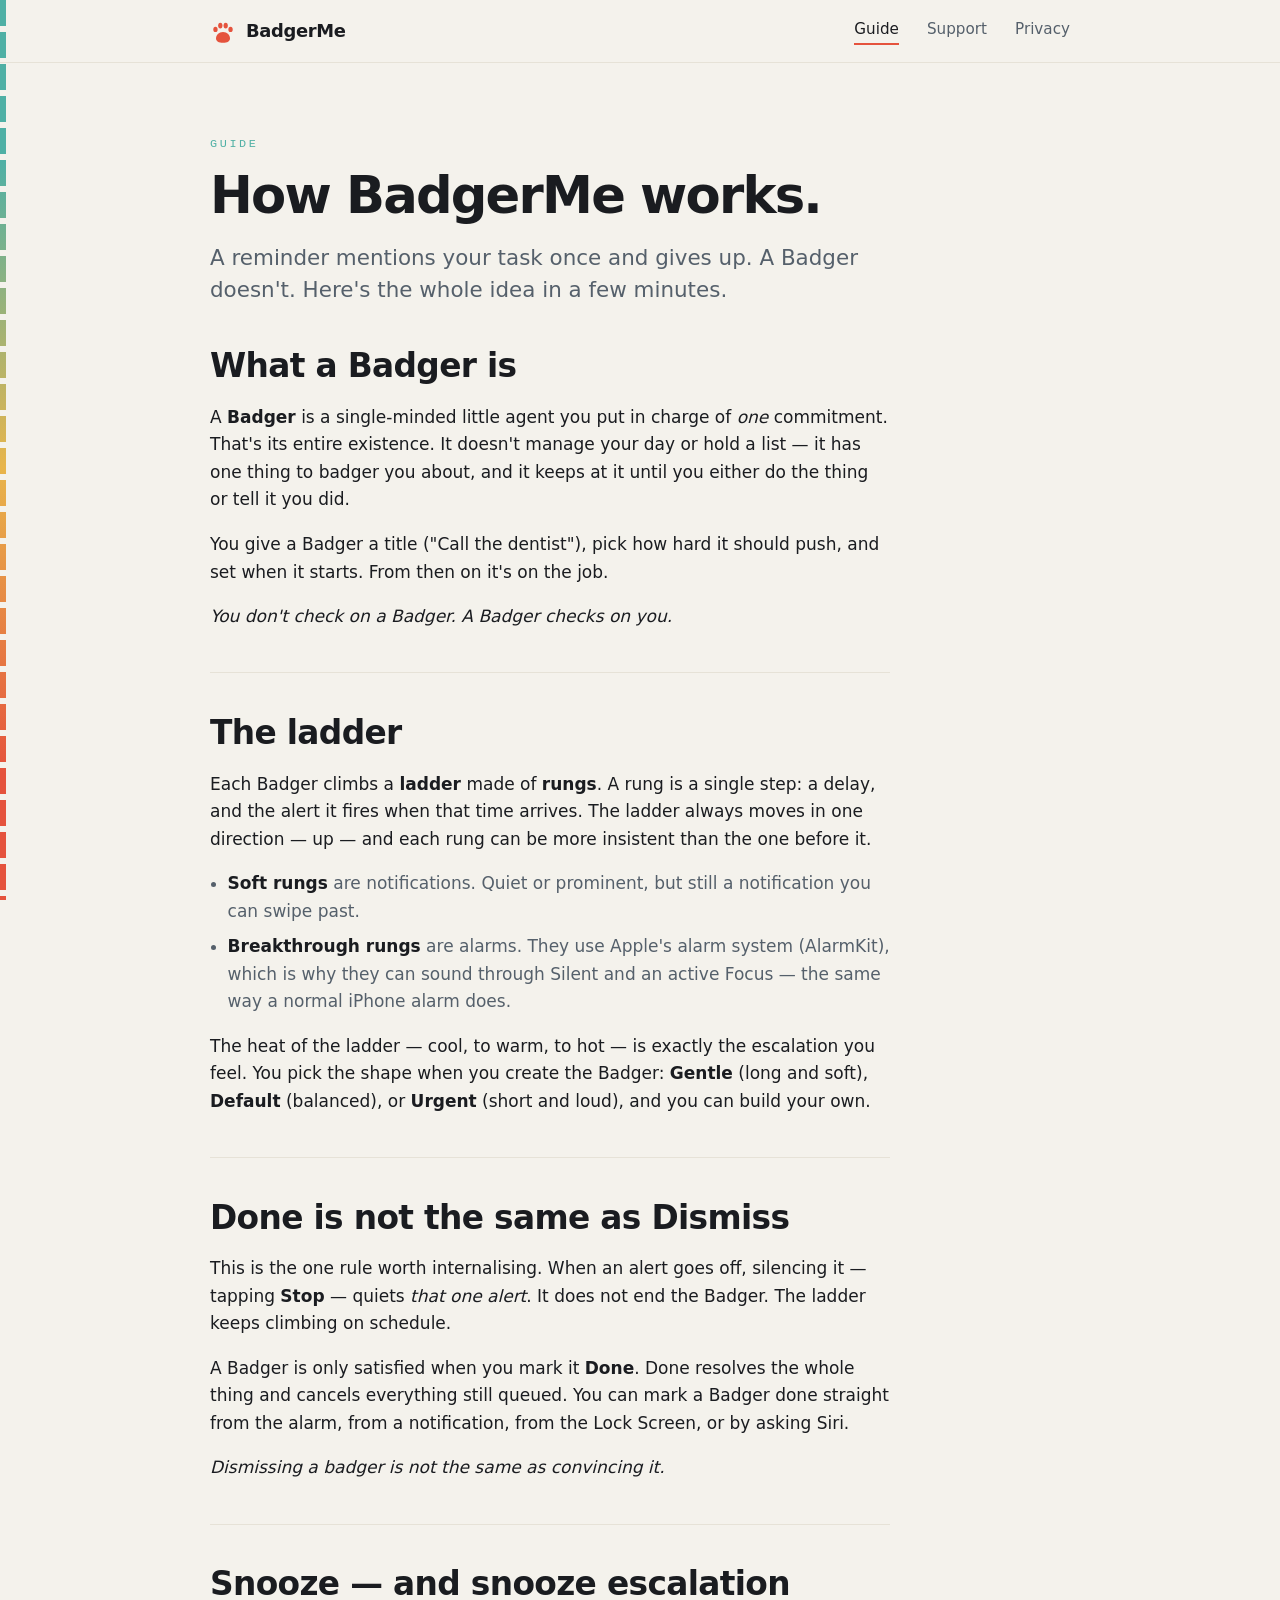
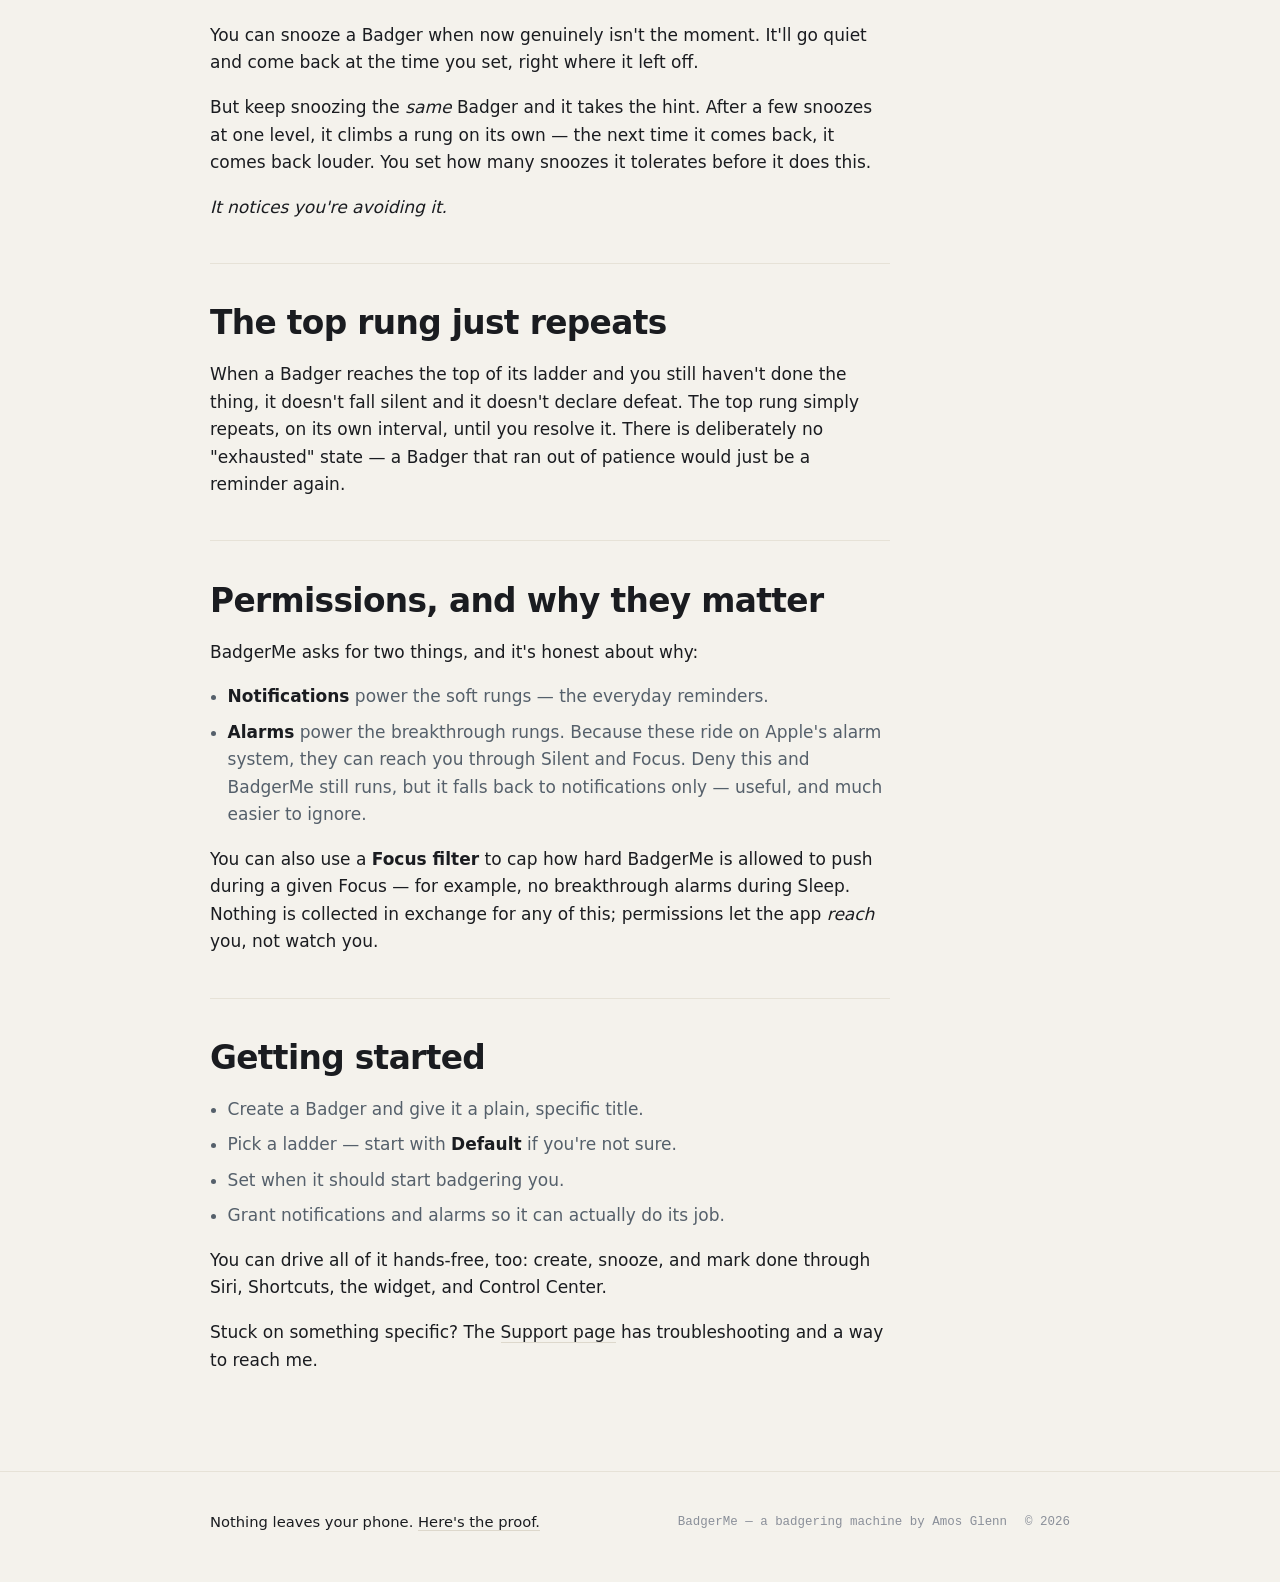
==== docs/guide.html @ 1e29ae5a "changed name of pages directory" ====
<!DOCTYPE html>
<html lang="en">
<head>
<meta charset="utf-8">
<meta name="viewport" content="width=device-width, initial-scale=1">
<title>Guide — BadgerMe</title>
<meta name="description" content="How BadgerMe works: what a Badger is, how escalation ladders climb, why silencing an alert isn't the same as being done, and how snooze escalation works.">
<link rel="icon" href="data:image/svg+xml,%3Csvg%20xmlns='http://www.w3.org/2000/svg'%20viewBox='0%200%2048%2052'%3E%3Cg%20fill='%23e5533d'%3E%3Cellipse%20cx='10'%20cy='23'%20rx='4'%20ry='5'/%3E%3Cellipse%20cx='19'%20cy='16'%20rx='4'%20ry='5.5'/%3E%3Cellipse%20cx='29'%20cy='16'%20rx='4'%20ry='5.5'/%3E%3Cellipse%20cx='38'%20cy='23'%20rx='4'%20ry='5'/%3E%3Cpath%20d='M24%2028c8%200%2013%206%2013%2012%200%205-5%208-13%208s-13-3-13-8c0-6%205-12%2013-12z'/%3E%3C/g%3E%3C/svg%3E">
<link rel="stylesheet" href="styles.css">
</head>
<body>
<div class="spine-rail" aria-hidden="true"><div class="spine"></div></div>

<header class="site-head">
  <div class="wrap">
    <a class="brand" href="index.html" aria-label="BadgerMe home">
      <svg class="paw" viewBox="0 0 48 52" aria-hidden="true">
        <g fill="currentColor">
          <ellipse cx="10" cy="23" rx="4" ry="5"/><ellipse cx="19" cy="16" rx="4" ry="5.5"/>
          <ellipse cx="29" cy="16" rx="4" ry="5.5"/><ellipse cx="38" cy="23" rx="4" ry="5"/>
          <path d="M24 28c8 0 13 6 13 12 0 5-5 8-13 8s-13-3-13-8c0-6 5-12 13-12z"/>
        </g>
      </svg>
      <span class="wordmark">BadgerMe</span>
    </a>
    <nav class="nav" aria-label="Primary">
      <a href="guide.html" aria-current="page">Guide</a>
      <a href="support.html">Support</a>
      <a href="privacy.html">Privacy</a>
    </nav>
  </div>
</header>

<main class="doc">
  <div class="wrap">
    <div class="doc-head">
      <p class="eyebrow">Guide</p>
      <h1>How BadgerMe works.</h1>
      <p class="lede" style="max-width:54ch">A reminder mentions your task once and gives up. A Badger doesn't. Here's the whole idea in a few minutes.</p>
    </div>

    <div class="prose">
      <section>
        <h2>What a Badger is</h2>
        <p>A <strong>Badger</strong> is a single-minded little agent you put in charge of <em>one</em> commitment. That's its entire existence. It doesn't manage your day or hold a list — it has one thing to badger you about, and it keeps at it until you either do the thing or tell it you did.</p>
        <p>You give a Badger a title ("Call the dentist"), pick how hard it should push, and set when it starts. From then on it's on the job.</p>
        <p class="beat">You don't check on a Badger. A Badger checks on you.</p>
      </section>

      <section>
        <h2>The ladder</h2>
        <p>Each Badger climbs a <strong>ladder</strong> made of <strong>rungs</strong>. A rung is a single step: a delay, and the alert it fires when that time arrives. The ladder always moves in one direction — up — and each rung can be more insistent than the one before it.</p>
        <ul>
          <li><strong>Soft rungs</strong> are notifications. Quiet or prominent, but still a notification you can swipe past.</li>
          <li><strong>Breakthrough rungs</strong> are alarms. They use Apple's alarm system (AlarmKit), which is why they can sound through Silent and an active Focus — the same way a normal iPhone alarm does.</li>
        </ul>
        <p>The heat of the ladder — cool, to warm, to hot — is exactly the escalation you feel. You pick the shape when you create the Badger: <strong>Gentle</strong> (long and soft), <strong>Default</strong> (balanced), or <strong>Urgent</strong> (short and loud), and you can build your own.</p>
      </section>

      <section>
        <h2>Done is not the same as Dismiss</h2>
        <p>This is the one rule worth internalising. When an alert goes off, silencing it — tapping <strong>Stop</strong> — quiets <em>that one alert</em>. It does not end the Badger. The ladder keeps climbing on schedule.</p>
        <p>A Badger is only satisfied when you mark it <strong>Done</strong>. Done resolves the whole thing and cancels everything still queued. You can mark a Badger done straight from the alarm, from a notification, from the Lock Screen, or by asking Siri.</p>
        <p class="beat">Dismissing a badger is not the same as convincing it.</p>
      </section>

      <section>
        <h2>Snooze — and snooze escalation</h2>
        <p>You can snooze a Badger when now genuinely isn't the moment. It'll go quiet and come back at the time you set, right where it left off.</p>
        <p>But keep snoozing the <em>same</em> Badger and it takes the hint. After a few snoozes at one level, it climbs a rung on its own — the next time it comes back, it comes back louder. You set how many snoozes it tolerates before it does this.</p>
        <p class="beat">It notices you're avoiding it.</p>
      </section>

      <section>
        <h2>The top rung just repeats</h2>
        <p>When a Badger reaches the top of its ladder and you still haven't done the thing, it doesn't fall silent and it doesn't declare defeat. The top rung simply repeats, on its own interval, until you resolve it. There is deliberately no "exhausted" state — a Badger that ran out of patience would just be a reminder again.</p>
      </section>

      <section>
        <h2>Permissions, and why they matter</h2>
        <p>BadgerMe asks for two things, and it's honest about why:</p>
        <ul>
          <li><strong>Notifications</strong> power the soft rungs — the everyday reminders.</li>
          <li><strong>Alarms</strong> power the breakthrough rungs. Because these ride on Apple's alarm system, they can reach you through Silent and Focus. Deny this and BadgerMe still runs, but it falls back to notifications only — useful, and much easier to ignore.</li>
        </ul>
        <p>You can also use a <strong>Focus filter</strong> to cap how hard BadgerMe is allowed to push during a given Focus — for example, no breakthrough alarms during Sleep. Nothing is collected in exchange for any of this; permissions let the app <em>reach</em> you, not watch you.</p>
      </section>

      <section>
        <h2>Getting started</h2>
        <ul>
          <li>Create a Badger and give it a plain, specific title.</li>
          <li>Pick a ladder — start with <strong>Default</strong> if you're not sure.</li>
          <li>Set when it should start badgering you.</li>
          <li>Grant notifications and alarms so it can actually do its job.</li>
        </ul>
        <p>You can drive all of it hands-free, too: create, snooze, and mark done through Siri, Shortcuts, the widget, and Control Center.</p>
        <p>Stuck on something specific? The <a href="support.html">Support page</a> has troubleshooting and a way to reach me.</p>
      </section>
    </div>
  </div>
</main>

<footer class="site-foot">
  <div class="wrap">
    <div class="foot-priv">Nothing leaves your phone. <a href="privacy.html">Here's the proof.</a></div>
    <div class="foot-meta">
      <span>BadgerMe — a badgering machine by Amos Glenn</span>
      <span>© 2026</span>
    </div>
  </div>
</footer>

<script src="app.js"></script>
</body>
</html>
---- docs/styles.css ----
/* BadgerMe — site styles
   No external requests: system fonts only, no analytics, no trackers.
   A privacy app shouldn't have a website that phones home.

   Colour discipline (the "identity ⊥ escalation" rule):
   - IDENTITY tokens (fur / bone / stripe / lines) are persistent and neutral.
   - ESCALATION tokens (cool → warm → hot) encode heat ONLY. They appear on the
     spine and on genuine escalation cues, never as general-purpose accents. */

:root {
  /* identity — persistent */
  --bg:        #14171c;
  --surface:   #1b1f26;
  --surface-2: #222833;
  --line:      #2a313c;
  --line-soft: #21272f;
  --ink:       #e9e6de;   /* bone text */
  --ink-dim:   #9aa1ac;
  --ink-faint: #6b7280;
  --bone:      #f2f0e9;   /* badger's face */
  --stripe:    #0e1013;   /* the brow stripes */

  /* escalation — heat only */
  --cool: #4fb0a5;
  --warm: #e8b54b;
  --hot:  #e5533d;

  --focus-ring: #7fd3c8;

  --font-sans: system-ui, -apple-system, "Segoe UI", Roboto, Helvetica, Arial, sans-serif;
  --font-mono: ui-monospace, "SF Mono", SFMono-Regular, Menlo, Consolas, "Liberation Mono", monospace;

  --r-sm: 8px;
  --r-md: 14px;
  --r-lg: 20px;

  --maxw: 940px;
  --readw: 680px;
  --spine-w: 6px;

  --step: clamp(3.5rem, 7vw, 6rem);
}

*, *::before, *::after { box-sizing: border-box; }

html { scroll-behavior: smooth; }
@media (prefers-reduced-motion: reduce) { html { scroll-behavior: auto; } }

body {
  margin: 0;
  background: var(--bg);
  color: var(--ink);
  font-family: var(--font-sans);
  font-size: 17px;
  line-height: 1.62;
  -webkit-font-smoothing: antialiased;
  text-rendering: optimizeLegibility;
}

a { color: var(--ink); text-decoration: none; border-bottom: 1px solid var(--line); transition: border-color .15s ease, color .15s ease; }
a:hover { border-color: var(--cool); }

:focus-visible { outline: 2px solid var(--focus-ring); outline-offset: 3px; border-radius: 3px; }

/* ---------- the escalation spine (signature) ---------- */
.spine-rail {
  position: fixed;
  top: 0; left: 0; bottom: 0;
  width: var(--spine-w);
  z-index: 40;
  pointer-events: none;
}
.spine {
  width: 100%; height: 100%;
  background: linear-gradient(180deg,
    var(--cool) 0%,
    var(--cool) 18%,
    var(--warm) 52%,
    var(--hot)  86%,
    var(--hot) 100%);
  /* rung notches: transparent gaps punched by the page background */
  -webkit-mask: repeating-linear-gradient(180deg,
    #000 0 26px, transparent 26px 32px);
          mask: repeating-linear-gradient(180deg,
    #000 0 26px, transparent 26px 32px);
  clip-path: inset(0 0 0 0);
  animation: spine-fill 1.1s cubic-bezier(.2,.7,.2,1) both;
}
@keyframes spine-fill { from { clip-path: inset(0 0 100% 0); } to { clip-path: inset(0 0 0 0); } }
@media (prefers-reduced-motion: reduce) { .spine { animation: none; } }
@media (max-width: 720px) { .spine-rail { display: none; } }

/* ---------- layout ---------- */
.wrap { max-width: var(--maxw); margin: 0 auto; padding: 0 clamp(20px, 5vw, 40px); }

.site-head {
  position: sticky; top: 0; z-index: 30;
  background: color-mix(in srgb, var(--bg) 86%, transparent);
  backdrop-filter: blur(10px);
  border-bottom: 1px solid var(--line-soft);
}
.site-head .wrap { display: flex; align-items: center; justify-content: space-between; height: 62px; }

.brand { display: inline-flex; align-items: center; gap: 10px; border: 0; }
.brand .paw { width: 26px; height: 28px; color: var(--hot); flex: none; }
.wordmark { font-weight: 800; letter-spacing: -0.02em; font-size: 1.12rem; }

.nav { display: flex; gap: clamp(14px, 3vw, 28px); }
.nav a { border: 0; font-size: 0.95rem; color: var(--ink-dim); }
.nav a:hover { color: var(--ink); }
.nav a[aria-current="page"] { color: var(--ink); border-bottom: 2px solid var(--hot); padding-bottom: 2px; }

/* ---------- shared type devices ---------- */
.eyebrow {
  font-family: var(--font-mono);
  font-size: 0.74rem;
  letter-spacing: 0.22em;
  text-transform: uppercase;
  color: var(--cool);
  margin: 0 0 0.9rem;
}
h1 { font-size: clamp(2.5rem, 7vw, 4.2rem); line-height: 1.02; letter-spacing: -0.035em; font-weight: 800; margin: 0 0 0.4em; }
h2 { font-size: clamp(1.5rem, 3.4vw, 2.05rem); line-height: 1.1; letter-spacing: -0.02em; font-weight: 800; margin: 0 0 0.6em; }
h3 { font-size: 1.14rem; letter-spacing: -0.01em; font-weight: 700; margin: 0 0 0.35em; }
.lede { font-size: clamp(1.12rem, 2.2vw, 1.34rem); color: var(--ink-dim); line-height: 1.5; max-width: 34ch; }
.beat { color: var(--ink-dim); font-style: italic; }

/* ---------- hero ---------- */
.hero { padding: clamp(3rem, 9vw, 7rem) 0 clamp(2.5rem, 6vw, 4.5rem); }
.hero-grid { display: grid; grid-template-columns: 1fr; gap: clamp(2rem, 5vw, 3rem); align-items: center; }
@media (min-width: 780px) { .hero-grid { grid-template-columns: 1.35fr 1fr; } }
.hero h1 { margin-top: 0.2em; }
.hero .lede { margin: 0.2em 0 1.4rem; }

.badger-face { width: min(230px, 60vw); height: auto; display: block; margin: 0 auto; }
.bf-bone { fill: var(--bone); }
.bf-dark { fill: var(--stripe); }
.bf-mouth { fill: none; stroke: var(--stripe); stroke-width: 3; stroke-linecap: round; }

.cta-row { display: flex; flex-wrap: wrap; gap: 12px; align-items: center; margin-top: 0.4rem; }
.btn {
  display: inline-flex; align-items: center; gap: 8px;
  padding: 11px 18px; border-radius: 999px;
  font-weight: 650; font-size: 0.96rem;
  border: 1px solid var(--line);
  background: var(--surface); color: var(--ink);
  cursor: pointer;
}
.btn:hover { border-color: var(--cool); }
.btn-primary { background: var(--ink); color: #14171c; border-color: var(--ink); font-weight: 700; }
.btn-primary:hover { background: #fff; border-color: #fff; }
.pill-note { font-family: var(--font-mono); font-size: 0.78rem; color: var(--ink-faint); }

/* ---------- sections ---------- */
.section { padding: var(--step) 0; border-top: 1px solid var(--line-soft); }
.section-head { max-width: var(--readw); margin-bottom: 2.4rem; }

/* the ladder mini-diagram */
.ladder { display: grid; gap: 14px; }
.rung {
  display: grid; grid-template-columns: auto 1fr; gap: 16px; align-items: start;
  padding: 18px 20px; border-radius: var(--r-md);
  background: var(--surface); border: 1px solid var(--line);
  border-left: 4px solid var(--heat, var(--line));
}
.rung .rung-no { font-family: var(--font-mono); font-size: 0.82rem; color: var(--ink-faint); padding-top: 2px; }
.rung h3 { margin-bottom: 0.15em; }
.rung p { margin: 0; color: var(--ink-dim); font-size: 0.98rem; }
.rung.cool { --heat: var(--cool); }
.rung.warm { --heat: var(--warm); }
.rung.hot  { --heat: var(--hot); }

/* privacy panel */
.panel {
  background: var(--surface); border: 1px solid var(--line);
  border-radius: var(--r-lg); padding: clamp(1.6rem, 4vw, 2.6rem);
}
.panel h2 { margin-bottom: 0.3em; }
.manifest { display: grid; gap: 10px; margin: 1.4rem 0 0; padding: 0; list-style: none; }
.manifest li { display: flex; gap: 12px; align-items: baseline; color: var(--ink-dim); }
.manifest .tick { color: var(--cool); font-family: var(--font-mono); flex: none; }

/* three content cards */
.cards { display: grid; gap: 16px; grid-template-columns: 1fr; }
@media (min-width: 680px) { .cards { grid-template-columns: repeat(3, 1fr); } }
.card {
  display: block; border: 1px solid var(--line); border-radius: var(--r-md);
  background: var(--surface); padding: 22px; color: var(--ink);
}
.card:hover { border-color: var(--cool); }
.card .eyebrow { margin-bottom: 0.6rem; }
.card h3 { margin-bottom: 0.25em; }
.card p { margin: 0; color: var(--ink-dim); font-size: 0.96rem; }

/* ---------- long-form prose (guide / support / privacy) ---------- */
.doc { padding: clamp(2.6rem, 6vw, 4.5rem) 0 5rem; }
.doc-head { max-width: var(--readw); margin-bottom: 2.6rem; }
.doc-head h1 { font-size: clamp(2.1rem, 5.5vw, 3.2rem); }
.updated { font-family: var(--font-mono); font-size: 0.78rem; color: var(--ink-faint); margin-top: 0.6rem; }

.prose { max-width: var(--readw); }
.prose > section { padding-top: 2.6rem; margin-top: 2.6rem; border-top: 1px solid var(--line-soft); }
.prose > section:first-child { border-top: 0; margin-top: 0; padding-top: 0; }
.prose p { color: var(--ink); }
.prose p + p { margin-top: 1rem; }
.prose strong { color: var(--ink); font-weight: 700; }
.prose .beat { display: block; margin-top: 0.9rem; }
.prose ul { padding-left: 1.1rem; margin: 1rem 0; }
.prose li { margin: 0.5rem 0; color: var(--ink-dim); }
.prose li strong { color: var(--ink); }

/* FAQ */
.faq { max-width: var(--readw); display: grid; gap: 10px; }
.faq details {
  border: 1px solid var(--line); border-radius: var(--r-md);
  background: var(--surface); padding: 2px 20px;
}
.faq details[open] { border-color: color-mix(in srgb, var(--cool) 45%, var(--line)); }
.faq summary {
  cursor: pointer; list-style: none; padding: 16px 0;
  font-weight: 650; display: flex; justify-content: space-between; gap: 14px; align-items: center;
}
.faq summary::-webkit-details-marker { display: none; }
.faq summary::after { content: "+"; font-family: var(--font-mono); color: var(--cool); font-size: 1.2rem; flex: none; }
.faq details[open] summary::after { content: "–"; }
.faq details > p { margin: 0 0 16px; color: var(--ink-dim); }

/* contact block */
.contact { max-width: var(--readw); margin-top: 2.8rem; padding-top: 2.6rem; border-top: 1px solid var(--line-soft); }
.contact-out { font-family: var(--font-mono); margin-top: 1rem; color: var(--ink); min-height: 1.4em; }

/* ---------- footer ---------- */
.site-foot { border-top: 1px solid var(--line-soft); padding: 2.4rem 0 3rem; color: var(--ink-dim); font-size: 0.92rem; }
.site-foot .wrap { display: flex; flex-wrap: wrap; gap: 10px 28px; justify-content: space-between; align-items: center; }
.foot-priv { color: var(--ink); }
.foot-meta { display: flex; flex-wrap: wrap; gap: 8px 18px; align-items: center; font-family: var(--font-mono); font-size: 0.78rem; color: var(--ink-faint); }
.linkish { background: none; border: 0; border-bottom: 1px solid var(--line); color: var(--ink-dim); font: inherit; cursor: pointer; padding: 0; }
.linkish:hover { border-color: var(--cool); color: var(--ink); }

/* ---------- light mode (dark-first, but don't blind light-mode users) ---------- */
@media (prefers-color-scheme: light) {
  :root {
    --bg:        #f4f2ec;
    --surface:   #fbfaf6;
    --surface-2: #efece3;
    --line:      #ddd8cc;
    --line-soft: #e6e2d7;
    --ink:       #1a1c20;
    --ink-dim:   #55606b;
    --ink-faint: #8a8f99;
    --bone:      #f7f5ef;
    --stripe:    #16181c;
  }
  .btn-primary { background: #16181c; color: #f7f5ef; border-color: #16181c; }
  .btn-primary:hover { background: #000; border-color: #000; }
  .site-head { background: color-mix(in srgb, var(--bg) 82%, transparent); }
}
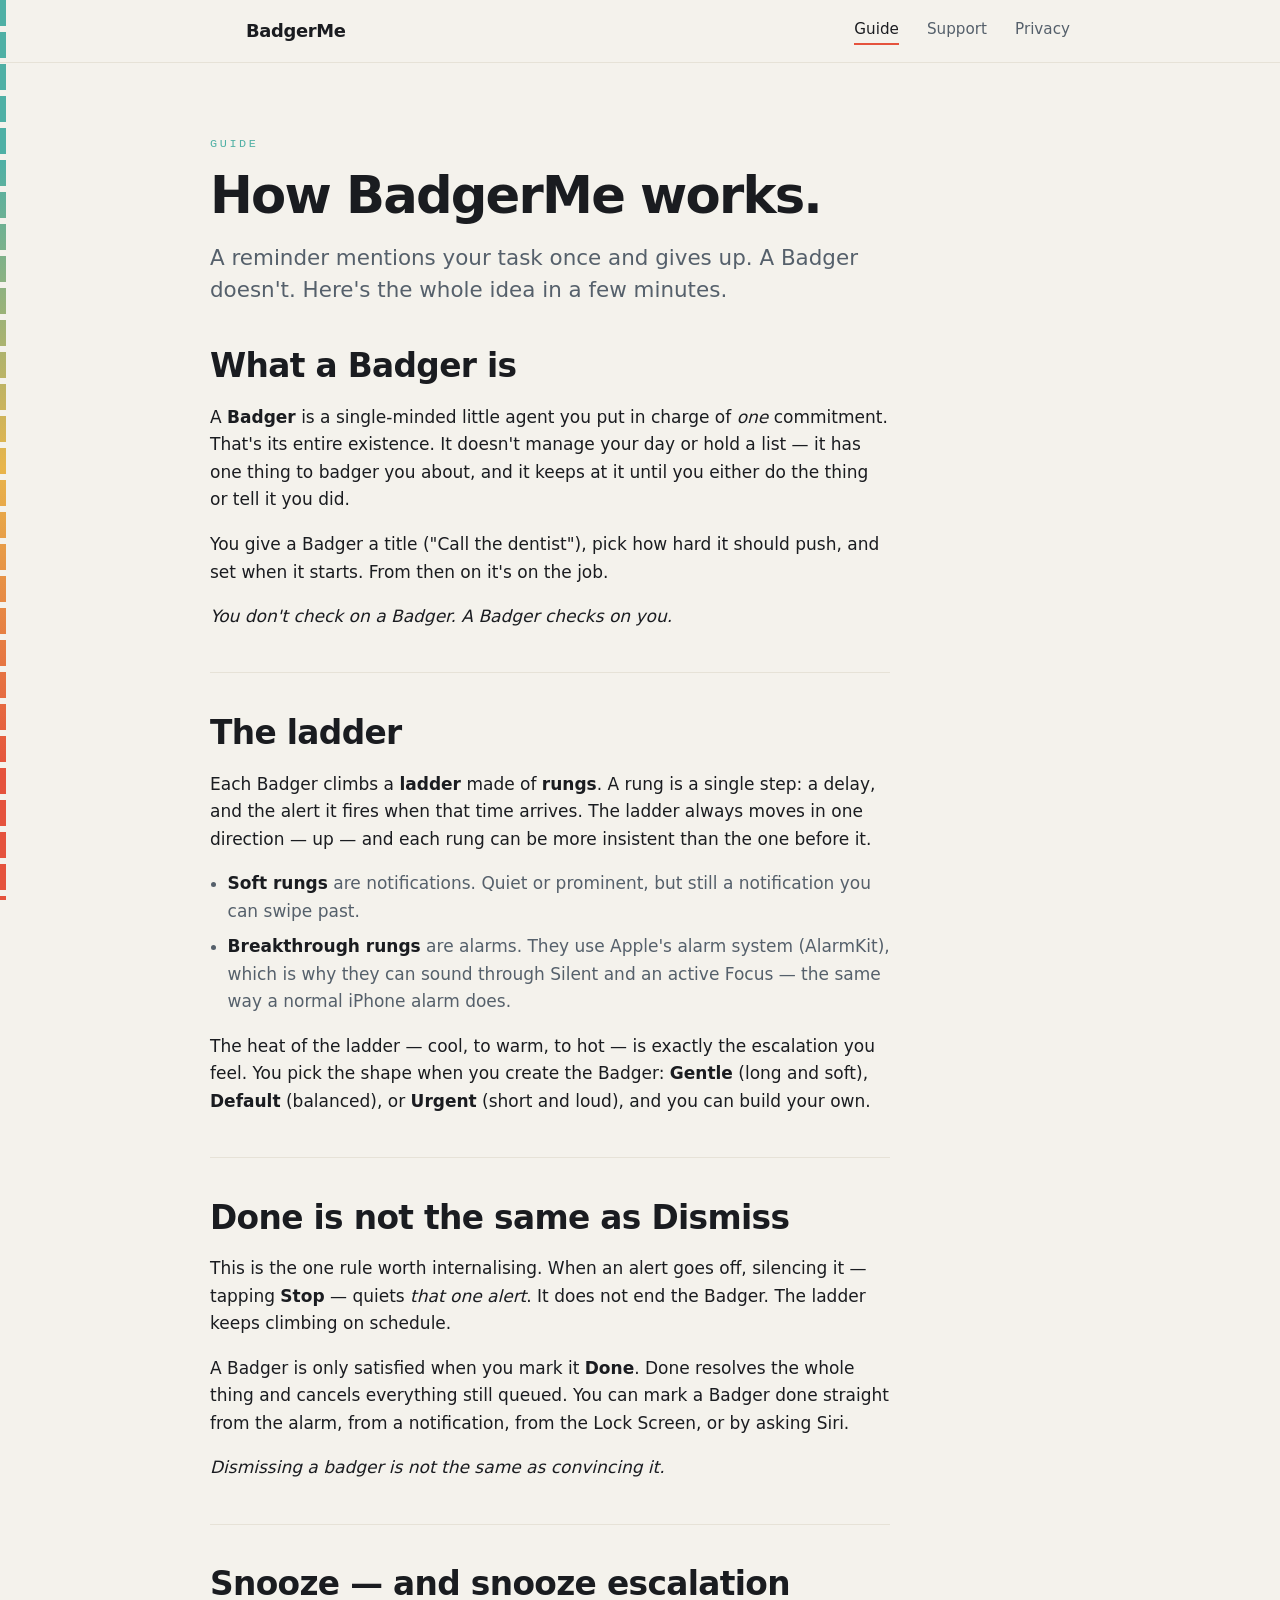
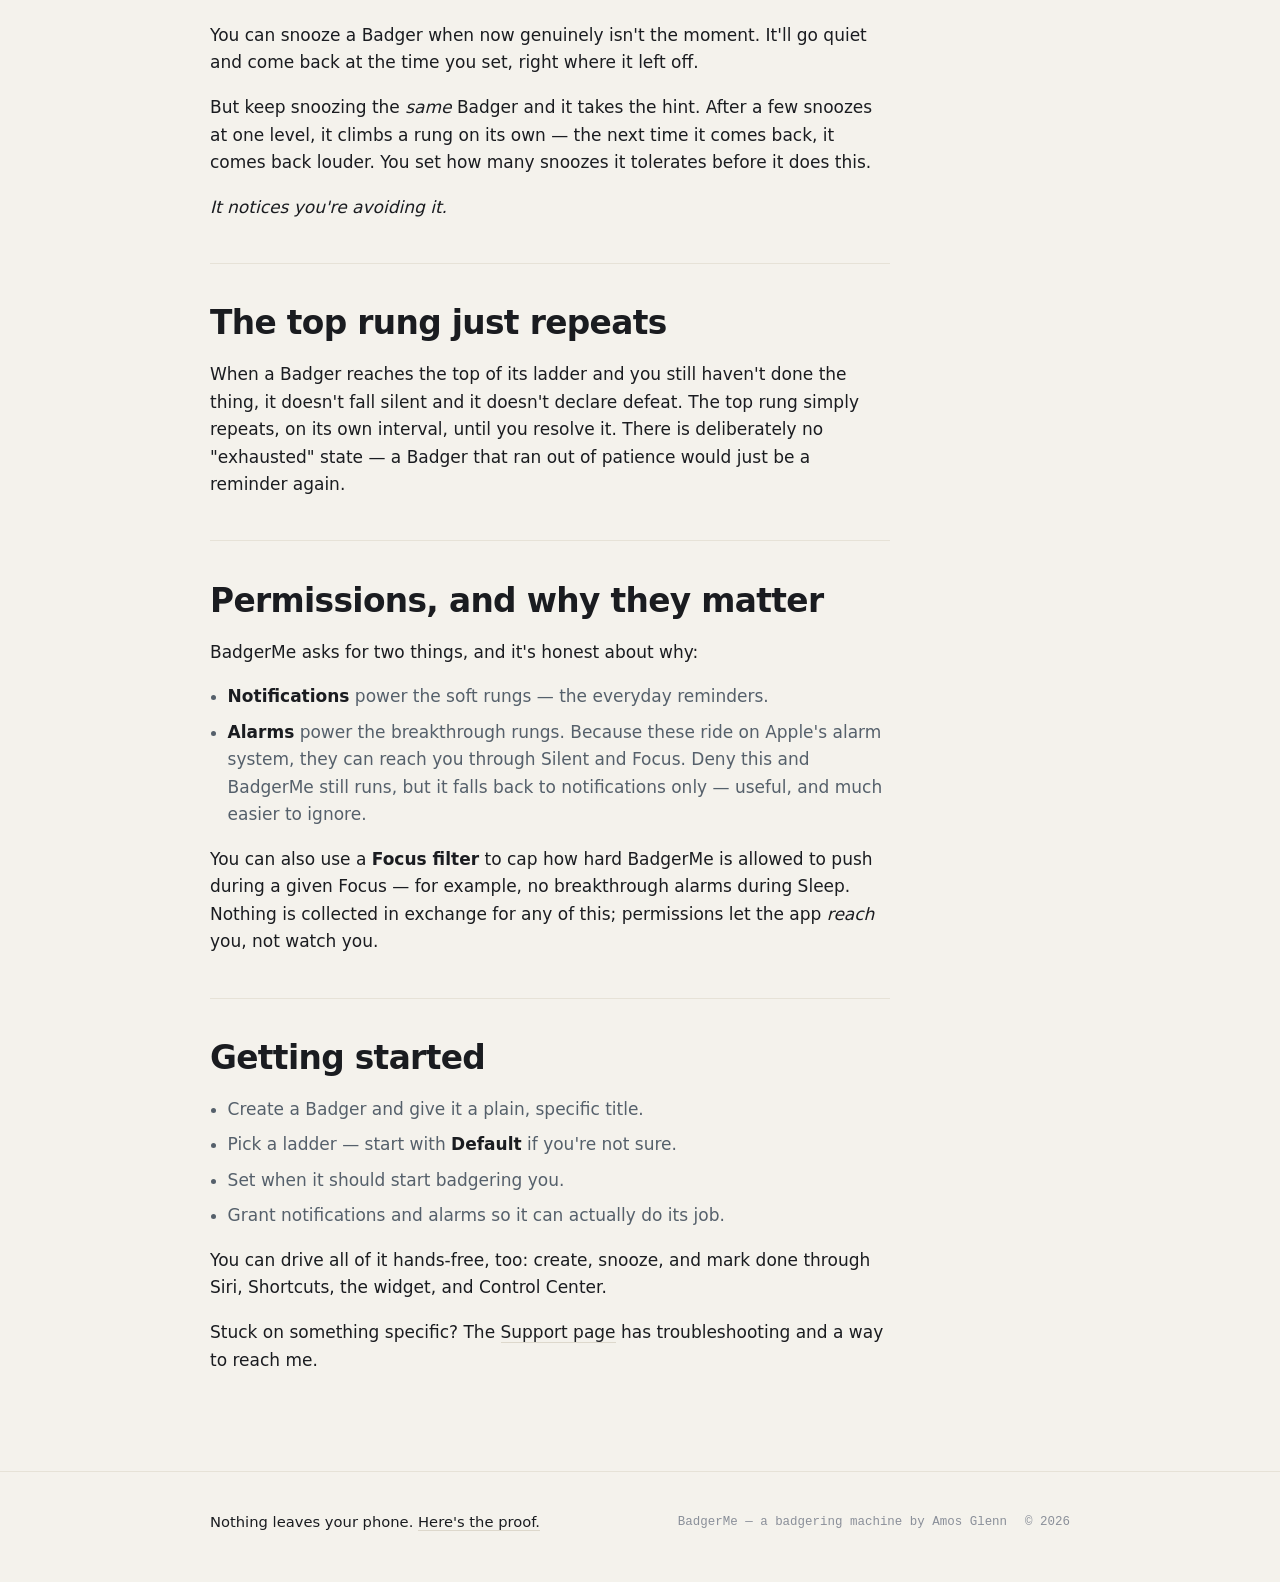
==== commit d15a8a3a: "feat: refresh app icon + badger symbol art Replace app icon PNGs (default/dark opaque; tinted retain" ====
--- a/docs/guide.html
+++ b/docs/guide.html
@@ -5,7 +5,7 @@
 <meta name="viewport" content="width=device-width, initial-scale=1">
 <title>Guide — BadgerMe</title>
 <meta name="description" content="How BadgerMe works: what a Badger is, how escalation ladders climb, why silencing an alert isn't the same as being done, and how snooze escalation works.">
-<link rel="icon" href="data:image/svg+xml,%3Csvg%20xmlns='http://www.w3.org/2000/svg'%20viewBox='0%200%2048%2052'%3E%3Cg%20fill='%23e5533d'%3E%3Cellipse%20cx='10'%20cy='23'%20rx='4'%20ry='5'/%3E%3Cellipse%20cx='19'%20cy='16'%20rx='4'%20ry='5.5'/%3E%3Cellipse%20cx='29'%20cy='16'%20rx='4'%20ry='5.5'/%3E%3Cellipse%20cx='38'%20cy='23'%20rx='4'%20ry='5'/%3E%3Cpath%20d='M24%2028c8%200%2013%206%2013%2012%200%205-5%208-13%208s-13-3-13-8c0-6%205-12%2013-12z'/%3E%3C/g%3E%3C/svg%3E">
+<link rel="icon" href="favicon.svg">
 <link rel="stylesheet" href="styles.css">
 </head>
 <body>
@@ -14,13 +14,7 @@
 <header class="site-head">
   <div class="wrap">
     <a class="brand" href="index.html" aria-label="BadgerMe home">
-      <svg class="paw" viewBox="0 0 48 52" aria-hidden="true">
-        <g fill="currentColor">
-          <ellipse cx="10" cy="23" rx="4" ry="5"/><ellipse cx="19" cy="16" rx="4" ry="5.5"/>
-          <ellipse cx="29" cy="16" rx="4" ry="5.5"/><ellipse cx="38" cy="23" rx="4" ry="5"/>
-          <path d="M24 28c8 0 13 6 13 12 0 5-5 8-13 8s-13-3-13-8c0-6 5-12 13-12z"/>
-        </g>
-      </svg>
+      <span class="logo" aria-hidden="true"></span>
       <span class="wordmark">BadgerMe</span>
     </a>
     <nav class="nav" aria-label="Primary">
--- a/docs/styles.css
+++ b/docs/styles.css
@@ -102,7 +102,14 @@
 .site-head .wrap { display: flex; align-items: center; justify-content: space-between; height: 62px; }
 
 .brand { display: inline-flex; align-items: center; gap: 10px; border: 0; }
-.brand .paw { width: 26px; height: 28px; color: var(--hot); flex: none; }
+/* brand mark: the badgerprint disc, tinted via mask so it flips with the
+   colour scheme and wears the IDENTITY colour — never escalation heat. */
+.brand .logo {
+  width: 26px; height: 26px; flex: none; display: block;
+  background-color: var(--ink);
+  -webkit-mask: url("badgerprint-large.svg") center / contain no-repeat;
+          mask: url("badgerprint-large.svg") center / contain no-repeat;
+}
 .wordmark { font-weight: 800; letter-spacing: -0.02em; font-size: 1.12rem; }
 
 .nav { display: flex; gap: clamp(14px, 3vw, 28px); }
@@ -127,15 +134,21 @@
 
 /* ---------- hero ---------- */
 .hero { padding: clamp(3rem, 9vw, 7rem) 0 clamp(2.5rem, 6vw, 4.5rem); }
-.hero-grid { display: grid; grid-template-columns: 1fr; gap: clamp(2rem, 5vw, 3rem); align-items: center; }
-@media (min-width: 780px) { .hero-grid { grid-template-columns: 1.35fr 1fr; } }
+/* Stacked hero: value prop first, then the badger as a full-width banner.
+   The illustration is ~2:1, so a banner reads far better than a narrow column. */
+.hero-grid { display: grid; grid-template-columns: 1fr; gap: clamp(1.2rem, 3vw, 2rem); }
 .hero h1 { margin-top: 0.2em; }
 .hero .lede { margin: 0.2em 0 1.4rem; }
 
-.badger-face { width: min(230px, 60vw); height: auto; display: block; margin: 0 auto; }
-.bf-bone { fill: var(--bone); }
-.bf-dark { fill: var(--stripe); }
-.bf-mouth { fill: none; stroke: var(--stripe); stroke-width: 3; stroke-linecap: round; }
+/* Finished multi-tone artwork — never recoloured. Just sized and lifted a
+   touch off the near-matching background with a whisper of glow + a soft shadow. */
+.hero-illu {
+  display: block; height: auto;
+  width: min(100%, 620px);
+  margin: 1.6rem auto 0;
+  //background: radial-gradient(58% 62% at 50% 46%, rgba(233,230,222,0.05), transparent 72%);
+  filter: drop-shadow(0 16px 40px rgba(0,0,0,0.5));
+}
 
 .cta-row { display: flex; flex-wrap: wrap; gap: 12px; align-items: center; margin-top: 0.4rem; }
 .btn {
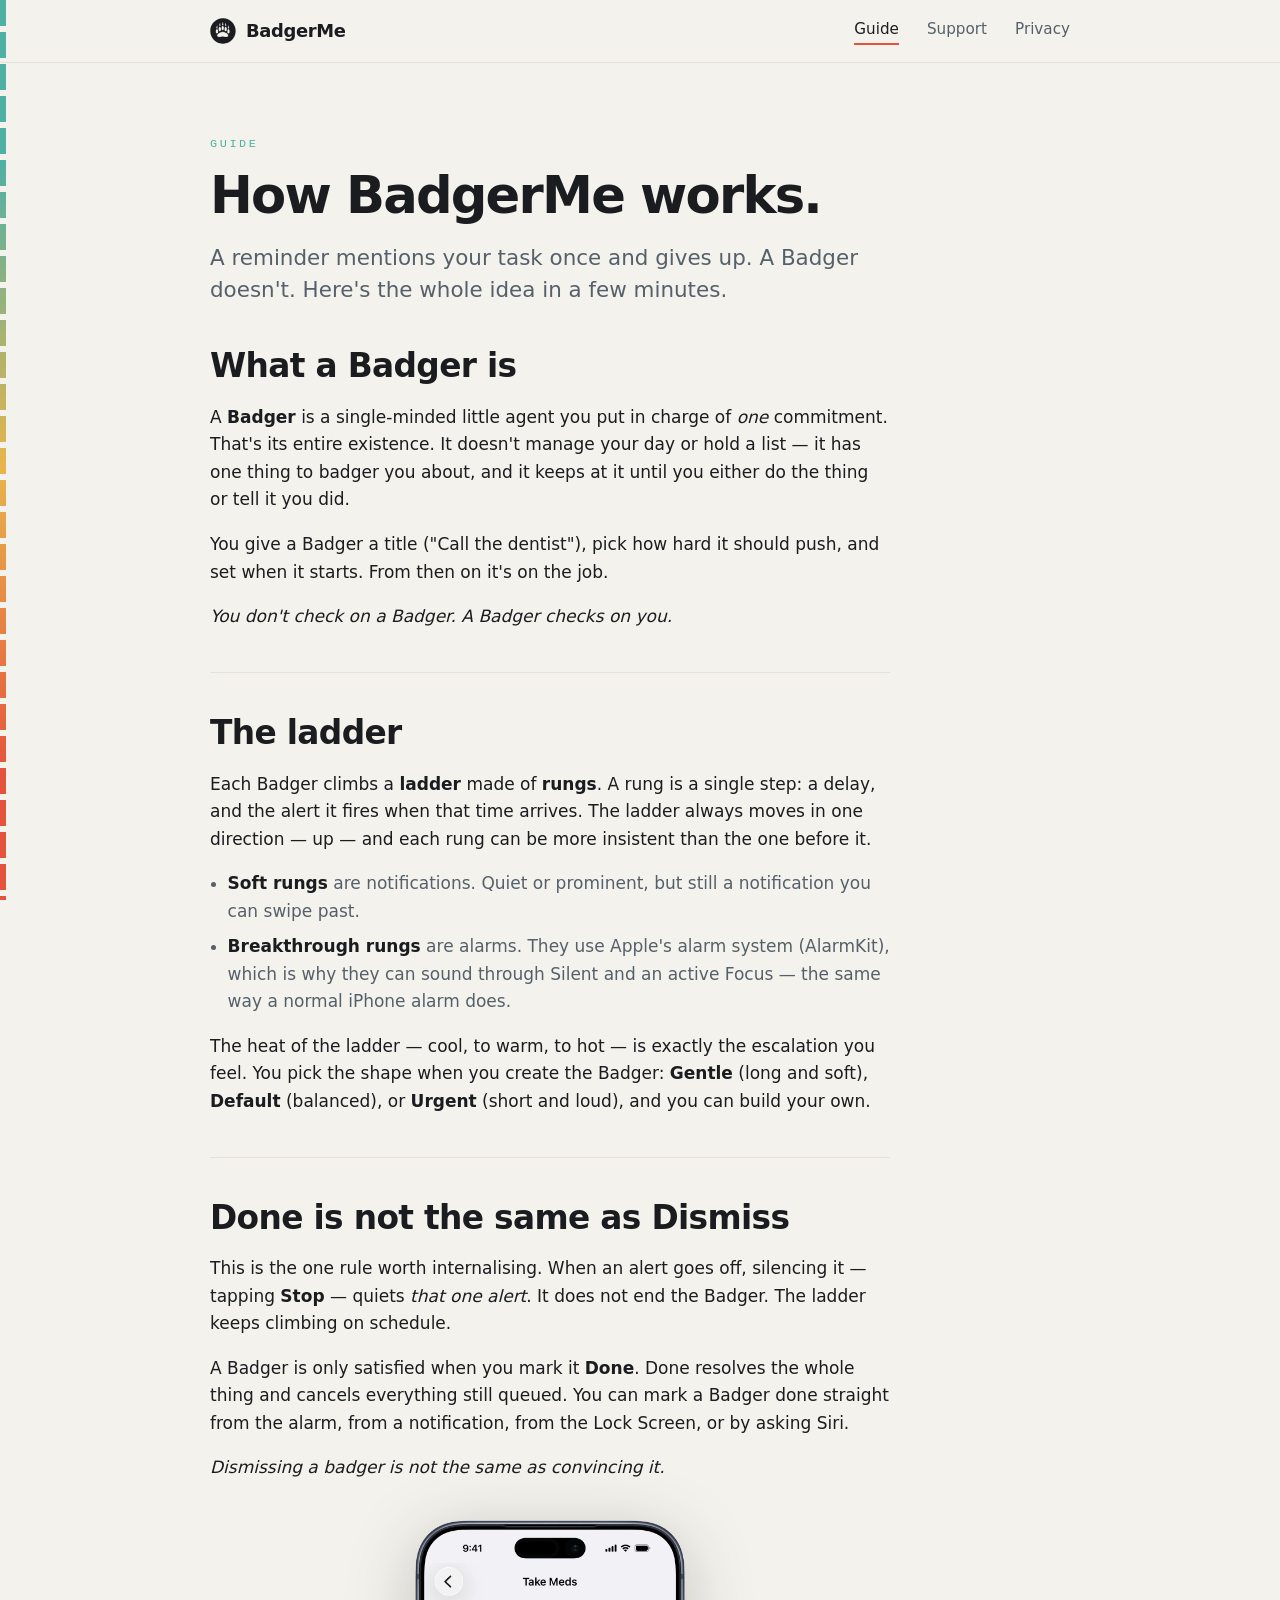
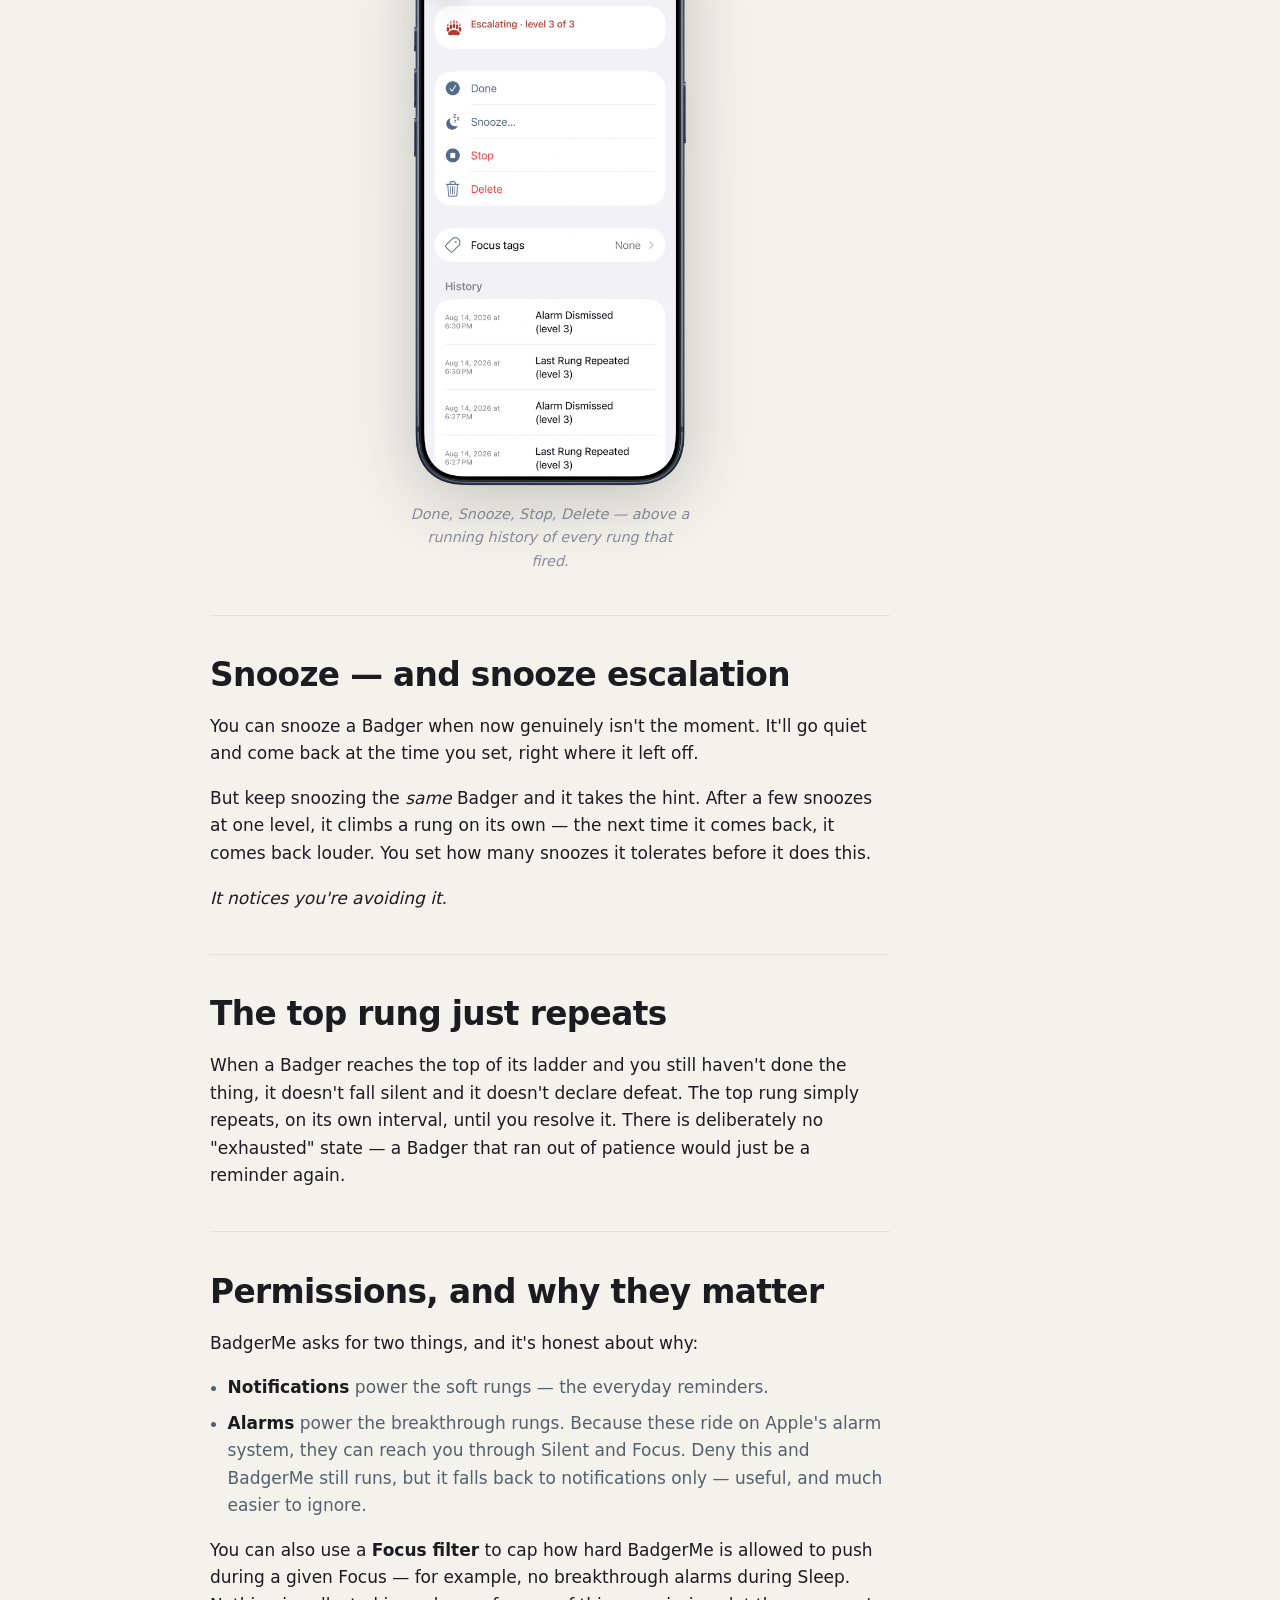
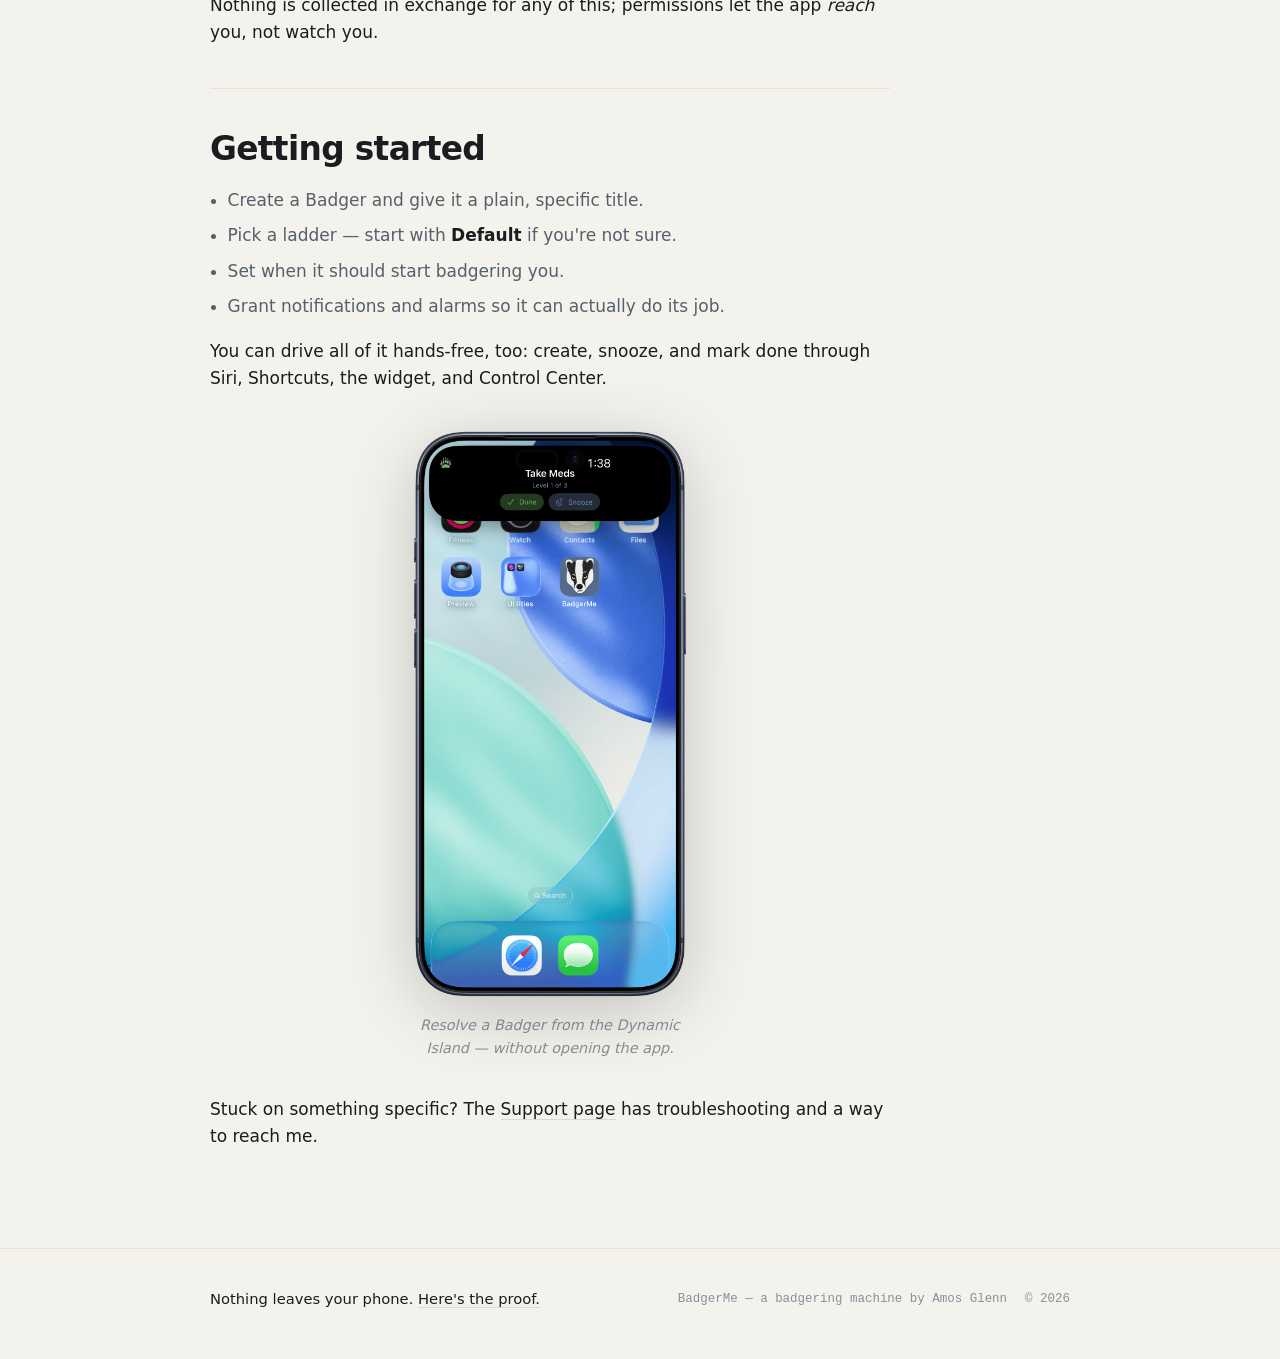
==== commit f52795d4: "feat(site): add app screenshots and fix responsive layout - Weave the 5 screenshots into index/guide" ====
--- a/docs/guide.html
+++ b/docs/guide.html
@@ -5,7 +5,7 @@
 <meta name="viewport" content="width=device-width, initial-scale=1">
 <title>Guide — BadgerMe</title>
 <meta name="description" content="How BadgerMe works: what a Badger is, how escalation ladders climb, why silencing an alert isn't the same as being done, and how snooze escalation works.">
-<link rel="icon" href="favicon.svg">
+<link rel="icon" type="image/svg+xml" href="BadgerMe-appIcon-rounded.svg">
 <link rel="stylesheet" href="styles.css">
 </head>
 <body>
@@ -56,6 +56,12 @@
         <p>This is the one rule worth internalising. When an alert goes off, silencing it — tapping <strong>Stop</strong> — quiets <em>that one alert</em>. It does not end the Badger. The ladder keeps climbing on schedule.</p>
         <p>A Badger is only satisfied when you mark it <strong>Done</strong>. Done resolves the whole thing and cancels everything still queued. You can mark a Badger done straight from the alarm, from a notification, from the Lock Screen, or by asking Siri.</p>
         <p class="beat">Dismissing a badger is not the same as convincing it.</p>
+        <figure class="prose-shot">
+          <img class="shot" width="980" height="2000"
+               src="BadgerMe-screenshot-details-web.png"
+               alt="A Badger's detail screen: Done, Snooze, Stop and Delete actions, a Focus tags row, and a history log listing 'Alarm Dismissed' and 'Last Rung Repeated' entries at level 3.">
+          <figcaption>Done, Snooze, Stop, Delete — above a running history of every rung that fired.</figcaption>
+        </figure>
       </section>
 
       <section>
@@ -89,6 +95,12 @@
           <li>Grant notifications and alarms so it can actually do its job.</li>
         </ul>
         <p>You can drive all of it hands-free, too: create, snooze, and mark done through Siri, Shortcuts, the widget, and Control Center.</p>
+        <figure class="prose-shot">
+          <img class="shot" width="980" height="2000"
+               src="BadgerMe-screenshot-live-activity-unlocked-web.png"
+               alt="A BadgerMe Live Activity in the iPhone Dynamic Island showing Take Meds at level 1 of 3 with Done and Snooze buttons, above the Home Screen.">
+          <figcaption>Resolve a Badger from the Dynamic Island — without opening the app.</figcaption>
+        </figure>
         <p>Stuck on something specific? The <a href="support.html">Support page</a> has troubleshooting and a way to reach me.</p>
       </section>
     </div>
--- a/docs/styles.css
+++ b/docs/styles.css
@@ -93,6 +93,9 @@
 /* ---------- layout ---------- */
 .wrap { max-width: var(--maxw); margin: 0 auto; padding: 0 clamp(20px, 5vw, 40px); }
 
+/* Nothing overflows its width. Media is fluid down to any viewport. */
+img, svg, video { max-width: 100%; height: auto; }
+
 .site-head {
   position: sticky; top: 0; z-index: 30;
   background: color-mix(in srgb, var(--bg) 86%, transparent);
@@ -107,8 +110,8 @@
 .brand .logo {
   width: 26px; height: 26px; flex: none; display: block;
   background-color: var(--ink);
-  -webkit-mask: url("badgerprint-large.svg") center / contain no-repeat;
-          mask: url("badgerprint-large.svg") center / contain no-repeat;
+  -webkit-mask: url("badgerpaw-circle-filled.svg") center / contain no-repeat;
+          mask: url("badgerpaw-circle-filled.svg") center / contain no-repeat;
 }
 .wordmark { font-weight: 800; letter-spacing: -0.02em; font-size: 1.12rem; }
 
@@ -136,9 +139,14 @@
 .hero { padding: clamp(3rem, 9vw, 7rem) 0 clamp(2.5rem, 6vw, 4.5rem); }
 /* Stacked hero: value prop first, then the badger as a full-width banner.
    The illustration is ~2:1, so a banner reads far better than a narrow column. */
-.hero-grid { display: grid; grid-template-columns: 1fr; gap: clamp(1.2rem, 3vw, 2rem); }
+.hero-grid { display: grid; grid-template-columns: 1fr 1fr; gap: clamp(1.2rem, 3vw, 2rem); align-items: center; }
 .hero h1 { margin-top: 0.2em; }
 .hero .lede { margin: 0.2em 0 1.4rem; }
+/* Stack the hero on narrow screens — two columns get cramped below ~760px. */
+@media (max-width: 760px) {
+  .hero-grid { grid-template-columns: 1fr; }
+  .hero-illu { width: min(100%, 420px); margin-top: 0.6rem; }
+}
 
 /* Finished multi-tone artwork — never recoloured. Just sized and lifted a
    touch off the near-matching background with a whisper of glow + a soft shadow. */
@@ -249,6 +257,55 @@
 .foot-meta { display: flex; flex-wrap: wrap; gap: 8px 18px; align-items: center; font-family: var(--font-mono); font-size: 0.78rem; color: var(--ink-faint); }
 .linkish { background: none; border: 0; border-bottom: 1px solid var(--line); color: var(--ink-dim); font: inherit; cursor: pointer; padding: 0; }
 .linkish:hover { border-color: var(--cool); color: var(--ink); }
+
+/* ---------- device screenshots ---------- */
+/* The screenshots are transparent PNGs with the iPhone frame baked in, so a
+   drop-shadow on the alpha gives a real device shadow on any background.
+   To add or swap a shot later: drop a <img class="shot"> into a .showcase-media
+   (feature blocks) or a .prose-shot figure (doc pages). Nothing else needed. */
+.shot {
+  display: block;
+  width: 100%;
+  height: auto;
+  filter: drop-shadow(0 18px 42px rgba(0,0,0,0.5));
+}
+
+/* Feature block: prose on one side, a phone on the other. Stacks on narrow. */
+.showcase {
+  display: grid;
+  grid-template-columns: 1fr;
+  gap: clamp(1.6rem, 4vw, 2.6rem);
+  align-items: center;
+}
+.showcase + .showcase { margin-top: var(--step); }
+.showcase-media { justify-self: center; width: 100%; max-width: 288px; margin: 0; }
+.showcase-media figcaption,
+.shot-cap {
+  margin-top: 0.95rem;
+  color: var(--ink-faint);
+  font-family: var(--font-mono);
+  font-size: 0.76rem;
+  line-height: 1.5;
+  text-align: center;
+}
+@media (min-width: 760px) {
+  .showcase { grid-template-columns: 1fr minmax(220px, 288px); }
+  /* .reverse puts the phone on the left without touching DOM order (keeps
+     text first for screen readers and the mobile stack). */
+  .showcase.reverse { grid-template-columns: minmax(220px, 288px) 1fr; }
+  .showcase.reverse .showcase-text { order: 2; }
+}
+
+/* Centered phone inside a reading column (guide / support / doc pages). */
+.prose-shot { max-width: 280px; margin: 2.2rem auto; }
+.prose-shot .shot { margin: 0 auto; }
+.prose-shot figcaption {
+  margin-top: 0.9rem;
+  color: var(--ink-faint);
+  font-size: 0.9rem;
+  font-style: italic;
+  text-align: center;
+}
 
 /* ---------- light mode (dark-first, but don't blind light-mode users) ---------- */
 @media (prefers-color-scheme: light) {
@@ -267,4 +324,6 @@
   .btn-primary { background: #16181c; color: #f7f5ef; border-color: #16181c; }
   .btn-primary:hover { background: #000; border-color: #000; }
   .site-head { background: color-mix(in srgb, var(--bg) 82%, transparent); }
-}
+  /* Softer device shadow on the light background. */
+  .shot { filter: drop-shadow(0 14px 34px rgba(20,23,28,0.22)); }
+}
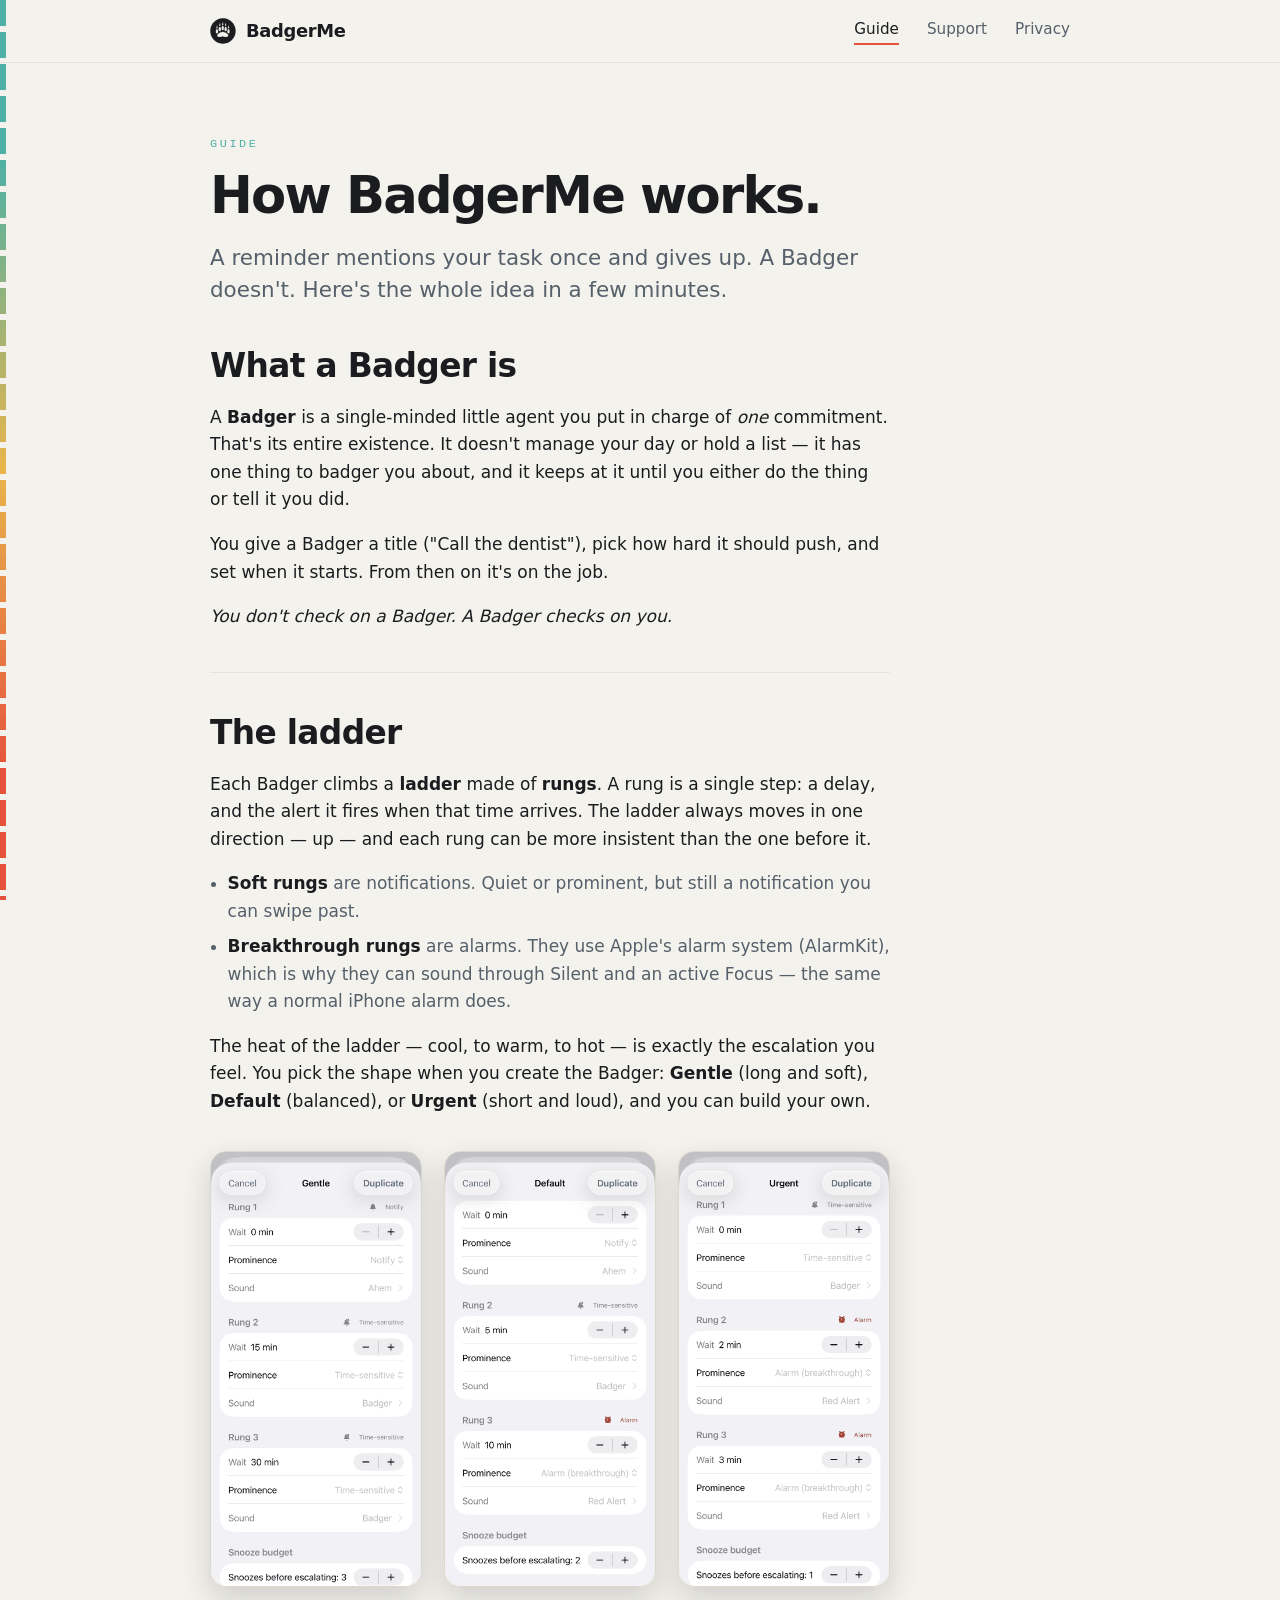
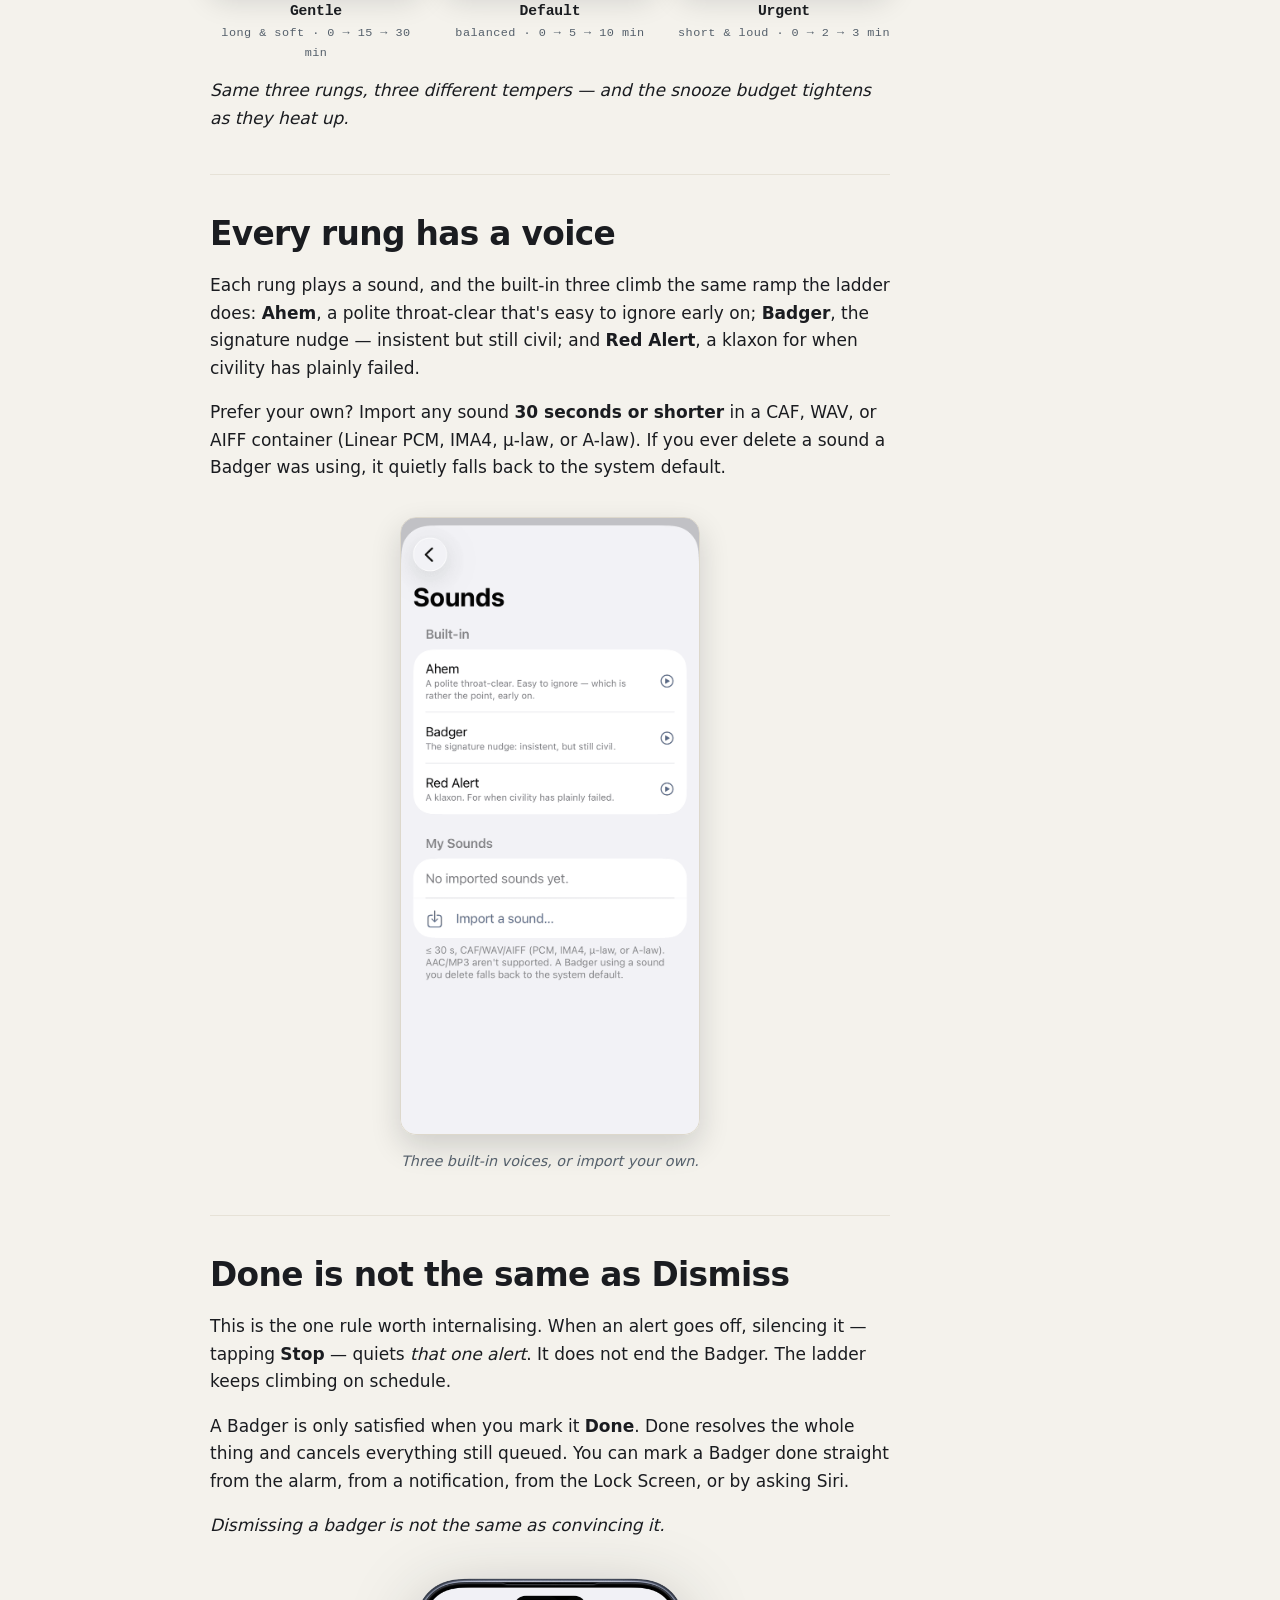
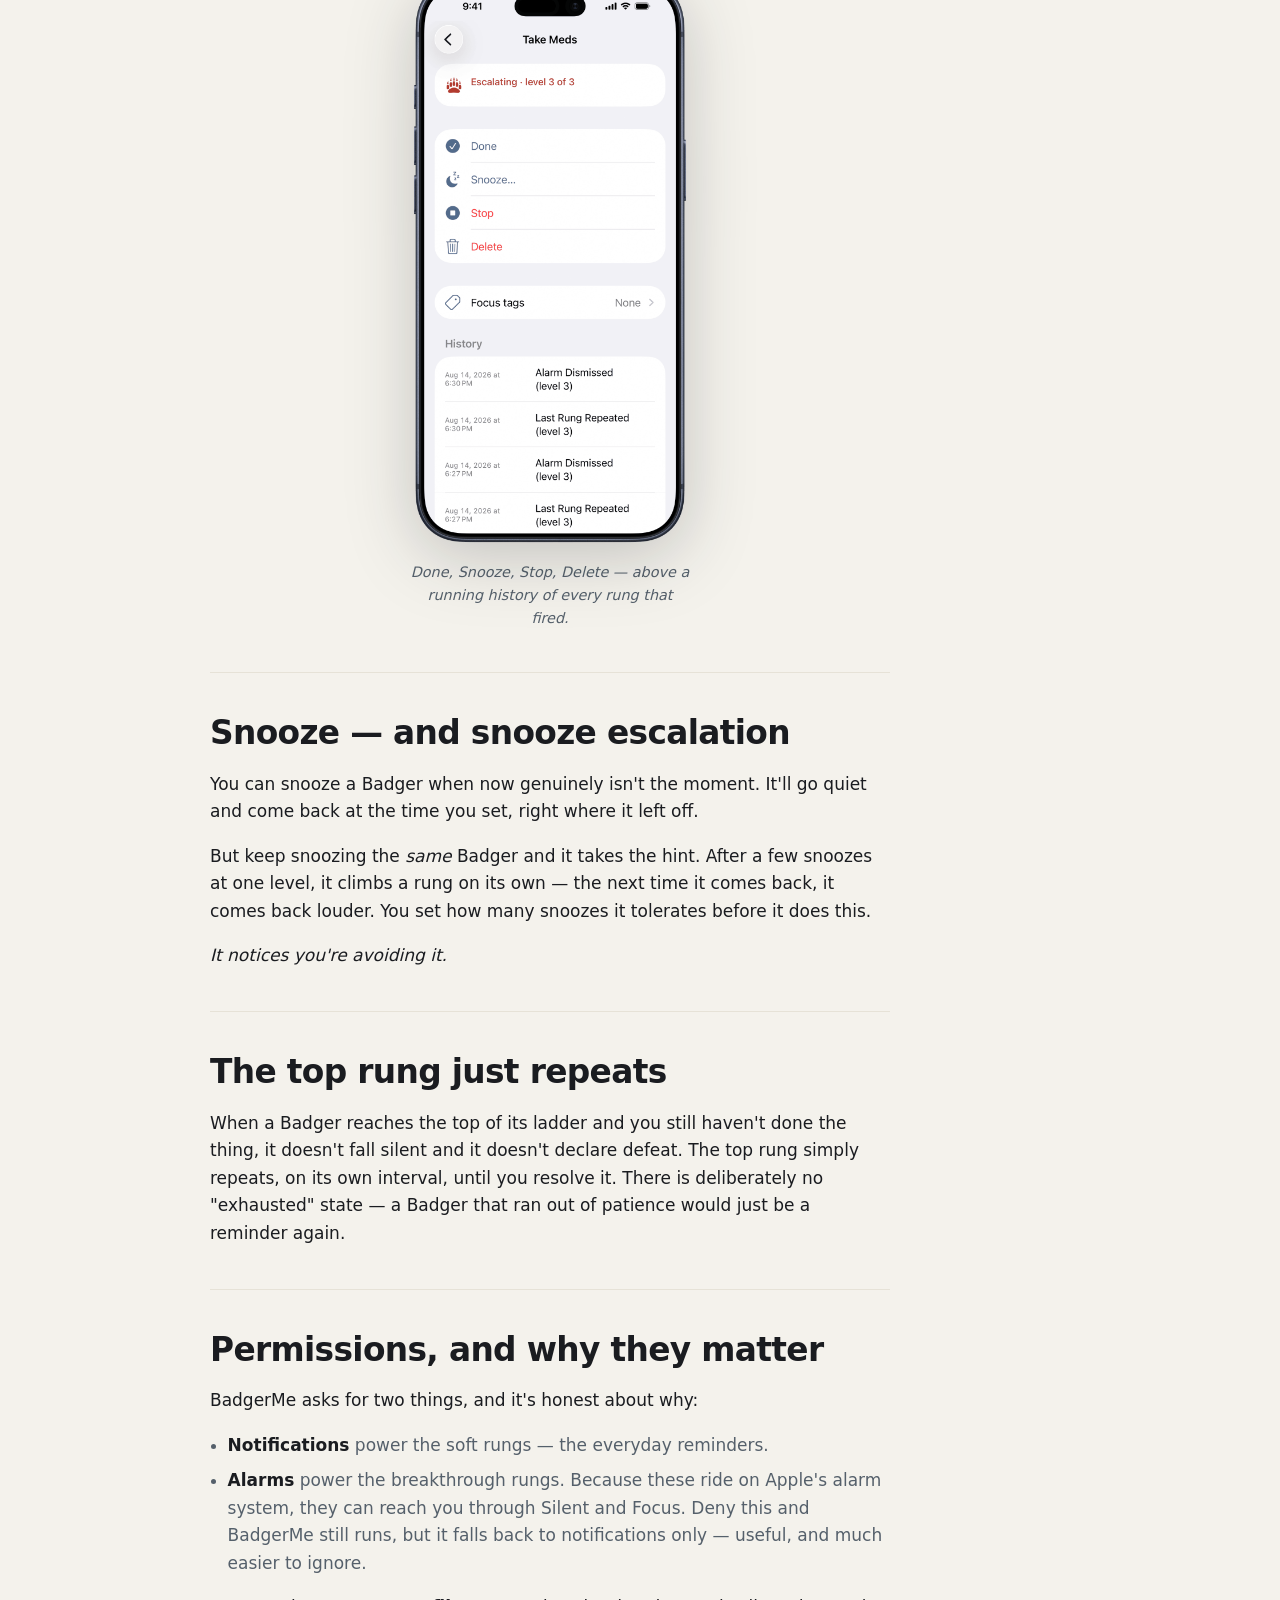
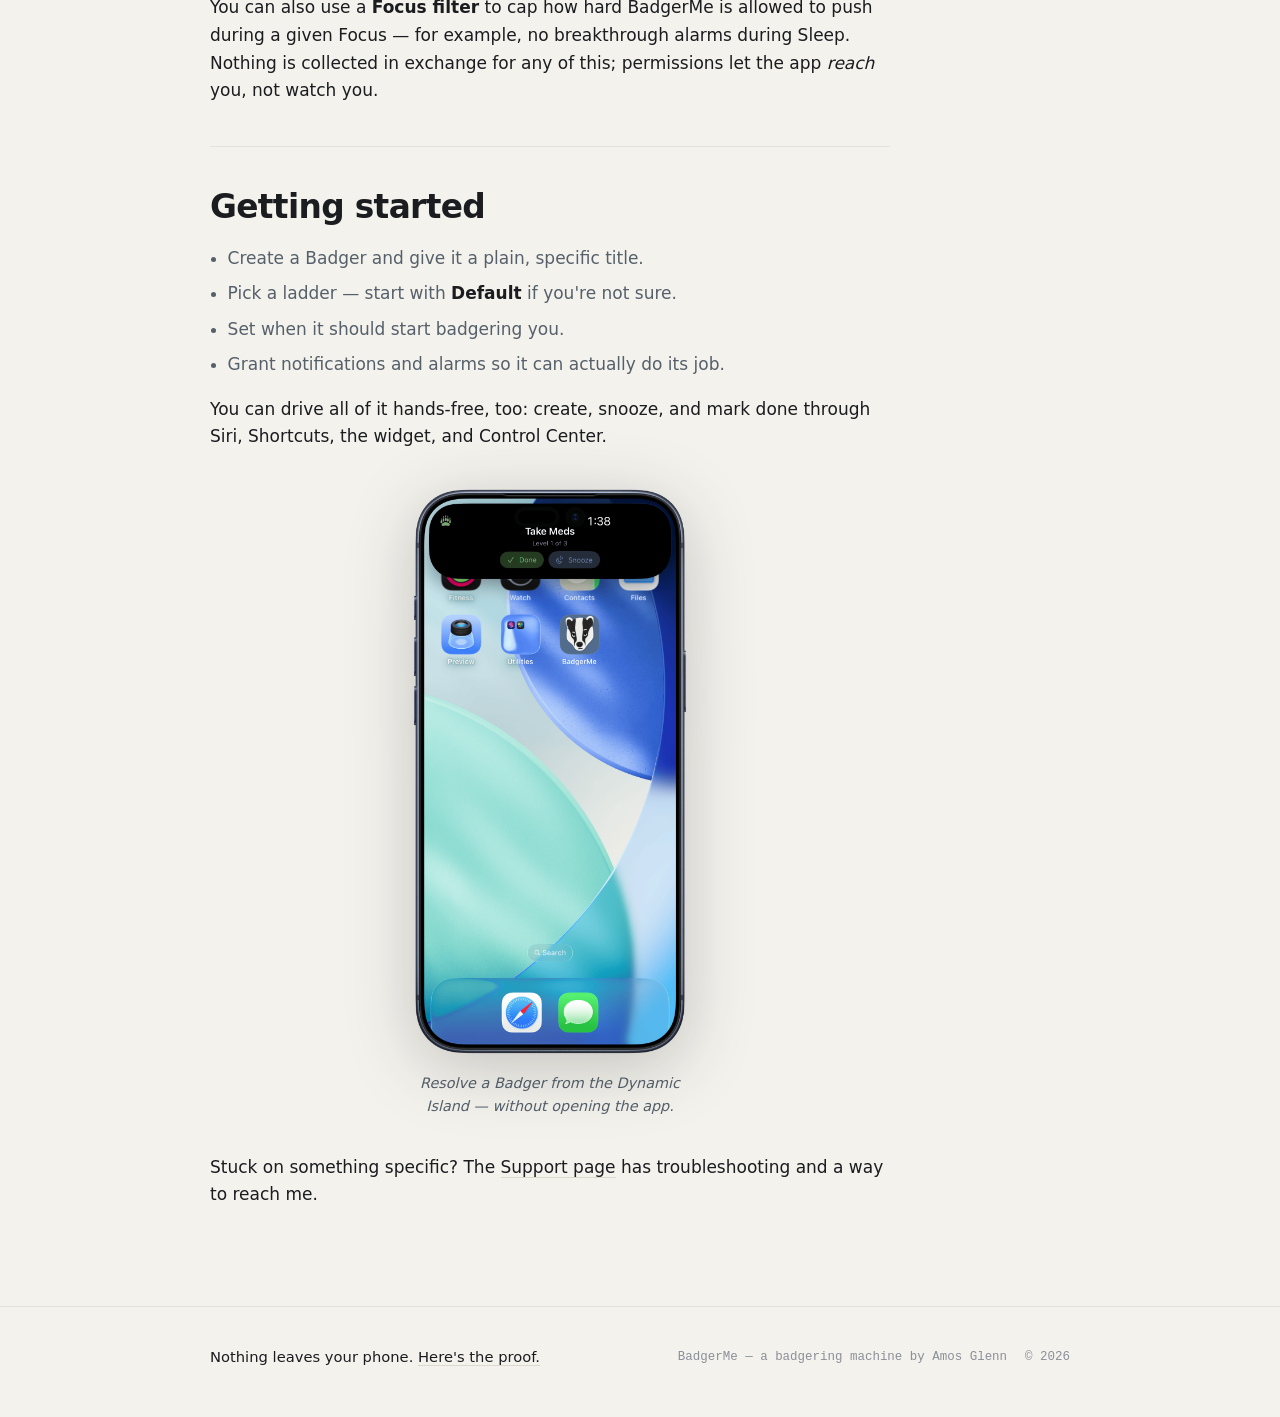
==== commit 144b1eab: "feat(site): social meta, use-case strip, and ladder/sound screenshots Tier 1 — performance, sharing," ====
--- a/docs/guide.html
+++ b/docs/guide.html
@@ -6,6 +6,24 @@
 <title>Guide — BadgerMe</title>
 <meta name="description" content="How BadgerMe works: what a Badger is, how escalation ladders climb, why silencing an alert isn't the same as being done, and how snooze escalation works.">
 <link rel="icon" type="image/svg+xml" href="BadgerMe-appIcon-rounded.svg">
+<link rel="canonical" href="https://badgerme.amosglenn.com/guide.html">
+<meta name="theme-color" media="(prefers-color-scheme: dark)" content="#14171c">
+<meta name="theme-color" media="(prefers-color-scheme: light)" content="#f4f2ec">
+<link rel="apple-touch-icon" sizes="180x180" href="apple-touch-icon.png">
+<!-- Social share. Absolute URLs use the production domain https://badgerme.amosglenn.com. -->
+<meta property="og:type" content="article">
+<meta property="og:site_name" content="BadgerMe">
+<meta property="og:title" content="Guide — BadgerMe">
+<meta property="og:description" content="How BadgerMe works: what a Badger is, how escalation ladders climb, why silencing an alert isn't the same as being done, and how snooze escalation works.">
+<meta property="og:url" content="https://badgerme.amosglenn.com/guide.html">
+<meta property="og:image" content="https://badgerme.amosglenn.com/BadgerMe-og-card.png">
+<meta property="og:image:width" content="1200">
+<meta property="og:image:height" content="630">
+<meta property="og:image:alt" content="BadgerMe — the reminder that refuses to be ignored, shown on an iPhone.">
+<meta name="twitter:card" content="summary_large_image">
+<meta name="twitter:title" content="Guide — BadgerMe">
+<meta name="twitter:description" content="How BadgerMe works: what a Badger is, how escalation ladders climb, why silencing an alert isn't the same as being done, and how snooze escalation works.">
+<meta name="twitter:image" content="https://badgerme.amosglenn.com/BadgerMe-og-card.png">
 <link rel="stylesheet" href="styles.css">
 </head>
 <body>
@@ -49,6 +67,39 @@
           <li><strong>Breakthrough rungs</strong> are alarms. They use Apple's alarm system (AlarmKit), which is why they can sound through Silent and an active Focus — the same way a normal iPhone alarm does.</li>
         </ul>
         <p>The heat of the ladder — cool, to warm, to hot — is exactly the escalation you feel. You pick the shape when you create the Badger: <strong>Gentle</strong> (long and soft), <strong>Default</strong> (balanced), or <strong>Urgent</strong> (short and loud), and you can build your own.</p>
+        <div class="shot-row shot-row-3">
+          <figure>
+            <img class="uishot" loading="lazy" decoding="async" width="720" height="1489"
+                 src="BadgerMe-screenshot-ladder-gentle-web.png"
+                 alt="The Gentle ladder editor: Rung 1 waits 0 min (Notify, Ahem), Rung 2 waits 15 min (Time-sensitive, Badger), Rung 3 waits 30 min (Time-sensitive, Badger); snoozes before escalating: 3.">
+            <figcaption><strong>Gentle</strong>long &amp; soft · 0 → 15 → 30 min</figcaption>
+          </figure>
+          <figure>
+            <img class="uishot" loading="lazy" decoding="async" width="720" height="1489"
+                 src="BadgerMe-screenshot-ladder-default-web.png"
+                 alt="The Default ladder editor: Rung 1 at 0 min (Notify, Ahem), Rung 2 at 5 min (Time-sensitive, Badger), Rung 3 at 10 min (Alarm breakthrough, Red Alert); snoozes before escalating: 2.">
+            <figcaption><strong>Default</strong>balanced · 0 → 5 → 10 min</figcaption>
+          </figure>
+          <figure>
+            <img class="uishot" loading="lazy" decoding="async" width="720" height="1489"
+                 src="BadgerMe-screenshot-ladder-urgent-web.png"
+                 alt="The Urgent ladder editor: Rung 1 at 0 min (Time-sensitive, Badger), Rung 2 at 2 min (Alarm breakthrough, Red Alert), Rung 3 at 3 min (Alarm, Red Alert); snoozes before escalating: 1.">
+            <figcaption><strong>Urgent</strong>short &amp; loud · 0 → 2 → 3 min</figcaption>
+          </figure>
+        </div>
+        <p class="beat">Same three rungs, three different tempers — and the snooze budget tightens as they heat up.</p>
+      </section>
+
+      <section>
+        <h2>Every rung has a voice</h2>
+        <p>Each rung plays a sound, and the built-in three climb the same ramp the ladder does: <strong>Ahem</strong>, a polite throat-clear that's easy to ignore early on; <strong>Badger</strong>, the signature nudge — insistent but still civil; and <strong>Red Alert</strong>, a klaxon for when civility has plainly failed.</p>
+        <p>Prefer your own? Import any sound <strong>30 seconds or shorter</strong> in a CAF, WAV, or AIFF container (Linear PCM, IMA4, µ-law, or A-law). If you ever delete a sound a Badger was using, it quietly falls back to the system default.</p>
+        <figure class="prose-shot" style="max-width:300px">
+          <img class="uishot" loading="lazy" decoding="async" width="720" height="1489"
+               src="BadgerMe-screenshot-sounds-web.png"
+               alt="The Sounds screen: built-in sounds Ahem, Badger and Red Alert with short descriptions and play buttons, an empty 'My Sounds' section with an 'Import a sound' button, and the supported-formats note.">
+          <figcaption>Three built-in voices, or import your own.</figcaption>
+        </figure>
       </section>
 
       <section>
@@ -57,7 +108,7 @@
         <p>A Badger is only satisfied when you mark it <strong>Done</strong>. Done resolves the whole thing and cancels everything still queued. You can mark a Badger done straight from the alarm, from a notification, from the Lock Screen, or by asking Siri.</p>
         <p class="beat">Dismissing a badger is not the same as convincing it.</p>
         <figure class="prose-shot">
-          <img class="shot" width="980" height="2000"
+          <img class="shot" loading="lazy" decoding="async" width="980" height="2000"
                src="BadgerMe-screenshot-details-web.png"
                alt="A Badger's detail screen: Done, Snooze, Stop and Delete actions, a Focus tags row, and a history log listing 'Alarm Dismissed' and 'Last Rung Repeated' entries at level 3.">
           <figcaption>Done, Snooze, Stop, Delete — above a running history of every rung that fired.</figcaption>
@@ -96,7 +147,7 @@
         </ul>
         <p>You can drive all of it hands-free, too: create, snooze, and mark done through Siri, Shortcuts, the widget, and Control Center.</p>
         <figure class="prose-shot">
-          <img class="shot" width="980" height="2000"
+          <img class="shot" loading="lazy" decoding="async" width="980" height="2000"
                src="BadgerMe-screenshot-live-activity-unlocked-web.png"
                alt="A BadgerMe Live Activity in the iPhone Dynamic Island showing Take Meds at level 1 of 3 with Done and Snooze buttons, above the Home Screen.">
           <figcaption>Resolve a Badger from the Dynamic Island — without opening the app.</figcaption>
--- a/docs/styles.css
+++ b/docs/styles.css
@@ -154,7 +154,6 @@
   display: block; height: auto;
   width: min(100%, 620px);
   margin: 1.6rem auto 0;
-  //background: radial-gradient(58% 62% at 50% 46%, rgba(233,230,222,0.05), transparent 72%);
   filter: drop-shadow(0 16px 40px rgba(0,0,0,0.5));
 }
 
@@ -171,6 +170,8 @@
 .btn-primary { background: var(--ink); color: #14171c; border-color: var(--ink); font-weight: 700; }
 .btn-primary:hover { background: #fff; border-color: #fff; }
 .pill-note { font-family: var(--font-mono); font-size: 0.78rem; color: var(--ink-faint); }
+/* Price / launch line — a touch more present than the wry mono note above. */
+.price-note { color: var(--ink-dim); font-size: 0.98rem; margin: 0; }
 
 /* ---------- sections ---------- */
 .section { padding: var(--step) 0; border-top: 1px solid var(--line-soft); }
@@ -190,6 +191,26 @@
 .rung.cool { --heat: var(--cool); }
 .rung.warm { --heat: var(--warm); }
 .rung.hot  { --heat: var(--hot); }
+
+/* use-case strip: concrete jobs, hairline-divided, no artwork.
+   1px grid gaps over a line-coloured backing paint the dividers. */
+.usecase-list {
+  list-style: none; margin: 0; padding: 0;
+  display: grid; gap: 1px; grid-template-columns: 1fr;
+  background: var(--line-soft);
+  border: 1px solid var(--line-soft);
+  border-radius: var(--r-md);
+  overflow: hidden;
+}
+@media (min-width: 560px) { .usecase-list { grid-template-columns: 1fr 1fr; } }
+@media (min-width: 900px) { .usecase-list { grid-template-columns: repeat(4, 1fr); } }
+.usecase-list li {
+  background: var(--surface);
+  padding: 20px 22px;
+  display: flex; flex-direction: column; gap: 6px;
+}
+.usecase-list strong { color: var(--ink); font-weight: 700; letter-spacing: -0.01em; }
+.usecase-list span { color: var(--ink-dim); font-size: 0.94rem; line-height: 1.45; }
 
 /* privacy panel */
 .panel {
@@ -282,7 +303,7 @@
 .showcase-media figcaption,
 .shot-cap {
   margin-top: 0.95rem;
-  color: var(--ink-faint);
+  color: var(--ink-dim);   /* WCAG AA: --ink-faint fails at this size */
   font-family: var(--font-mono);
   font-size: 0.76rem;
   line-height: 1.5;
@@ -301,11 +322,33 @@
 .prose-shot .shot { margin: 0 auto; }
 .prose-shot figcaption {
   margin-top: 0.9rem;
-  color: var(--ink-faint);
+  color: var(--ink-dim);   /* WCAG AA */
   font-size: 0.9rem;
   font-style: italic;
   text-align: center;
 }
+
+/* Frameless UI screenshots (no device bezel baked in): round the corners
+   ourselves and lift with a border + shadow so they read as clean app cards.
+   Use .uishot for these; .shot stays for the transparent phone mockups. */
+.uishot {
+  display: block; width: 100%; height: auto;
+  border-radius: 16px;
+  border: 1px solid var(--line);
+  box-shadow: 0 16px 38px rgba(0,0,0,0.42);
+}
+
+/* A row of screenshots that compare (e.g. the three ladder shapes).
+   Stacks on narrow, goes side-by-side once there's room. */
+.shot-row { display: grid; gap: clamp(14px, 3vw, 22px); grid-template-columns: 1fr; margin: 2.2rem 0 0.5rem; }
+@media (min-width: 620px) { .shot-row-3 { grid-template-columns: repeat(3, 1fr); } }
+.shot-row figure { margin: 0; }
+.shot-row figcaption {
+  margin-top: 0.8rem; text-align: center;
+  font-family: var(--font-mono); font-size: 0.74rem; letter-spacing: 0.04em;
+  color: var(--ink-dim);
+}
+.shot-row figcaption strong { display: block; color: var(--ink); font-size: 0.92rem; letter-spacing: -0.01em; margin-bottom: 1px; }
 
 /* ---------- light mode (dark-first, but don't blind light-mode users) ---------- */
 @media (prefers-color-scheme: light) {
@@ -326,4 +369,5 @@
   .site-head { background: color-mix(in srgb, var(--bg) 82%, transparent); }
   /* Softer device shadow on the light background. */
   .shot { filter: drop-shadow(0 14px 34px rgba(20,23,28,0.22)); }
-}
+  .uishot { box-shadow: 0 12px 30px rgba(20,23,28,0.16); }
+}
